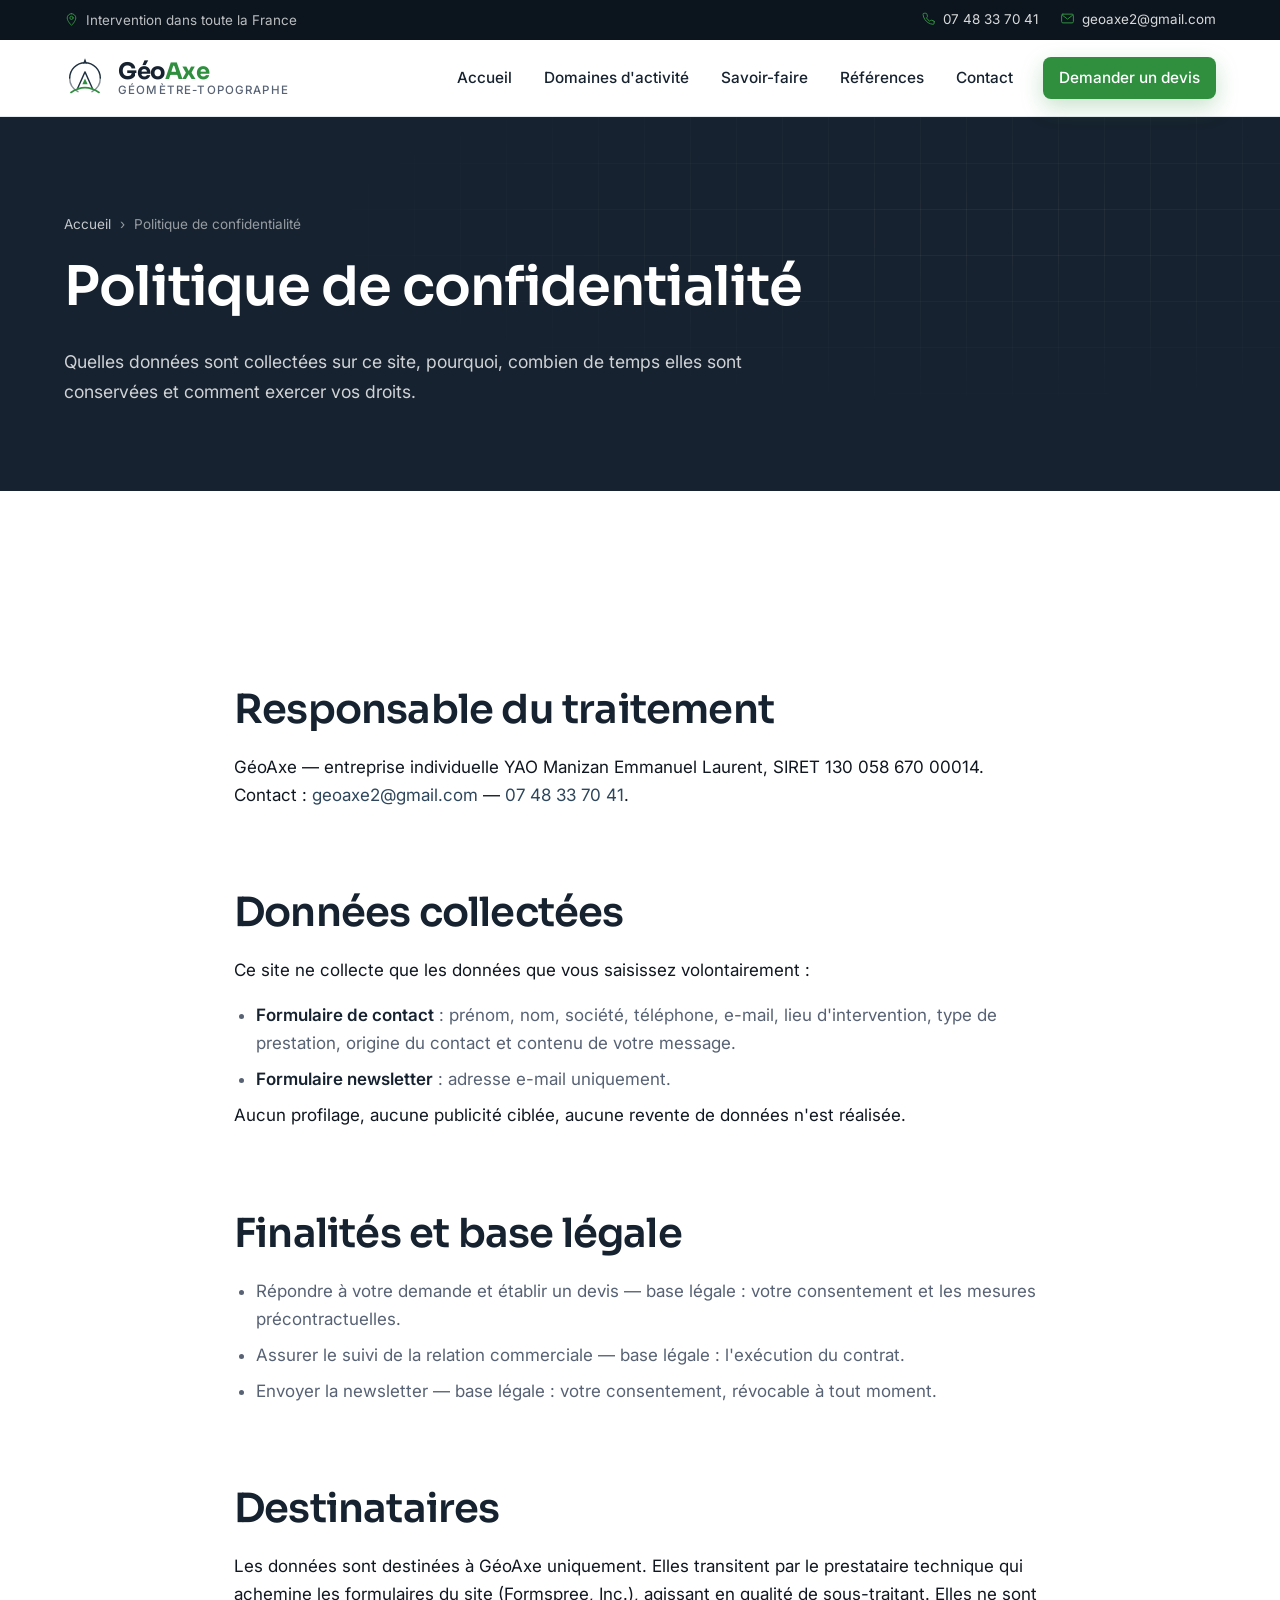
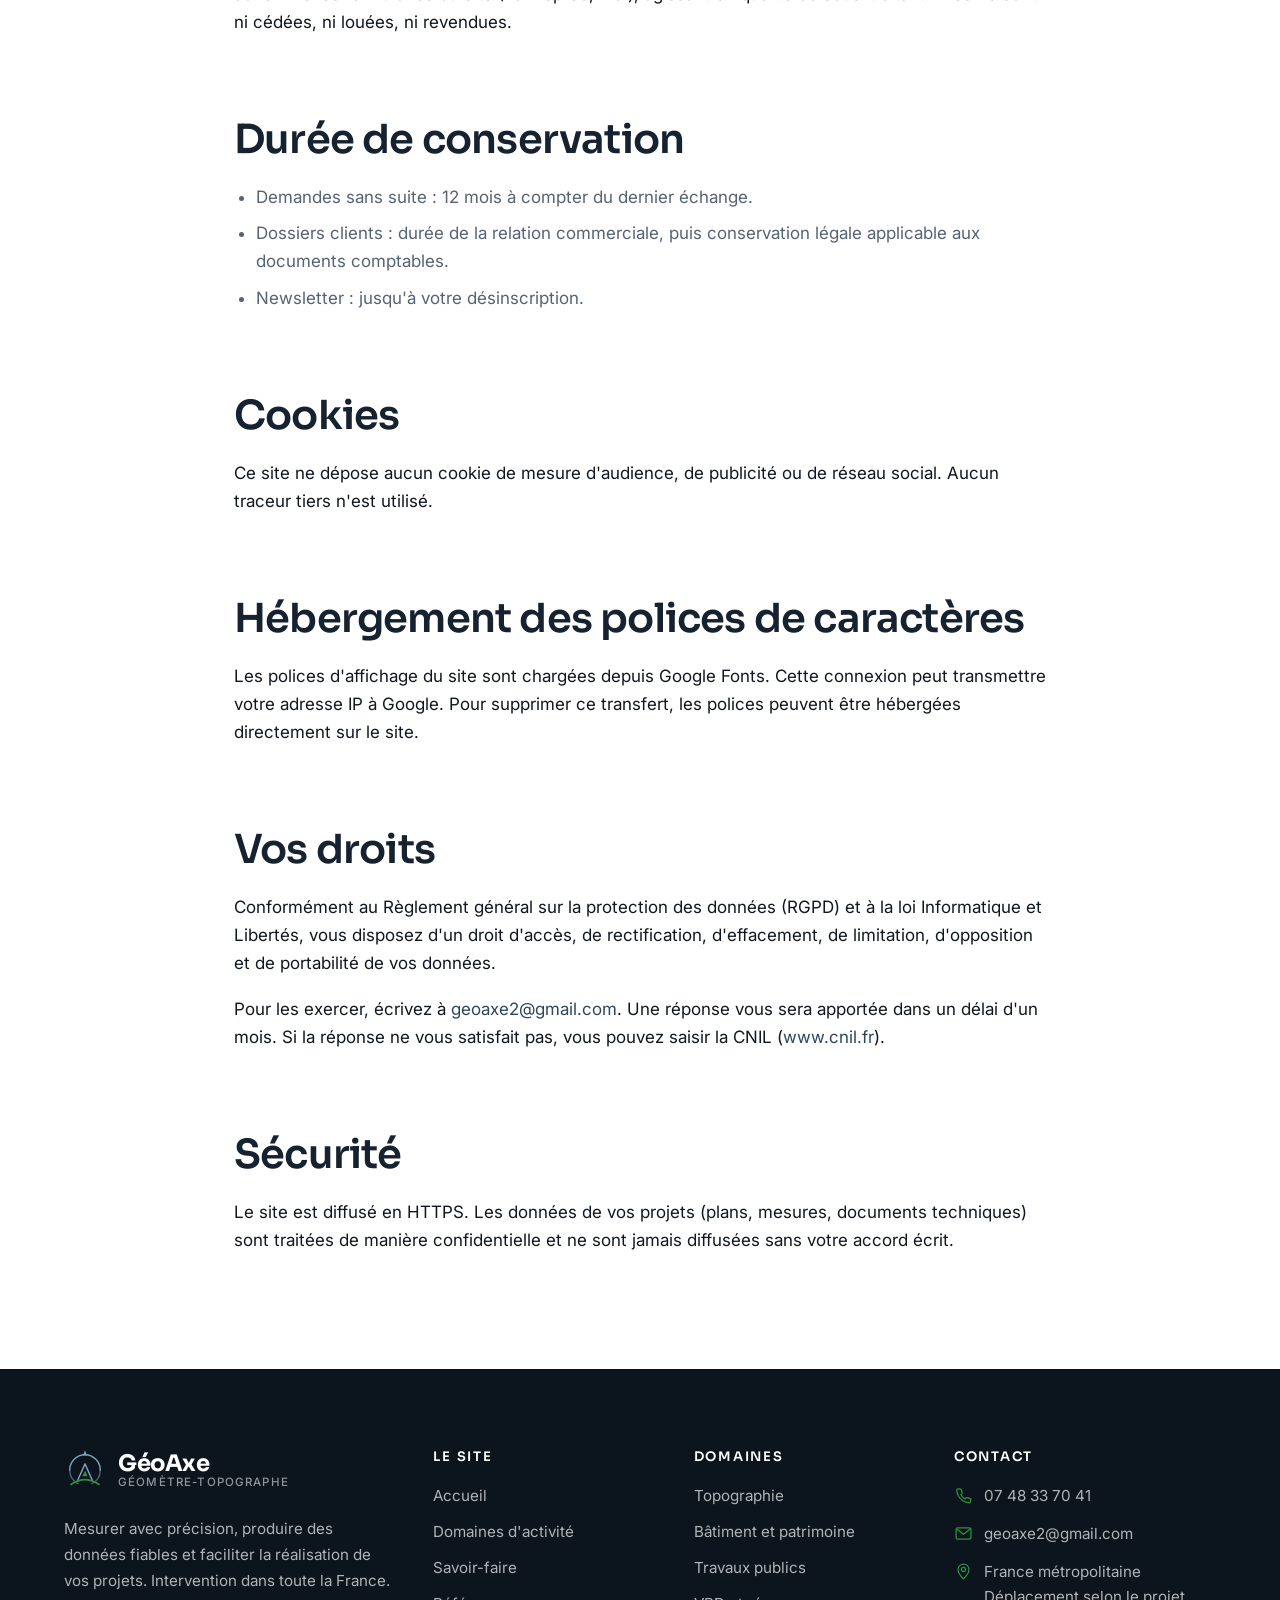
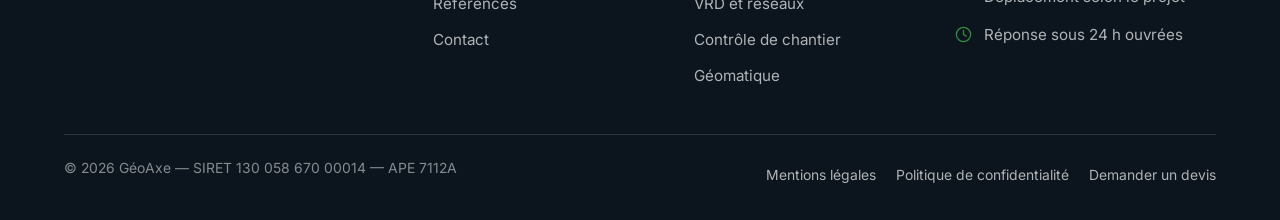
==== confidentialite.html @ ad0a0c97 "Refonte complète du site en site vitrine GéoAxe multi-pages Passage d'une page unique à un site de 7" ====
<!DOCTYPE html>
<html lang="fr">
<head>
  <meta charset="UTF-8">
  <meta name="viewport" content="width=device-width, initial-scale=1">
  <title>GéoAxe — Politique de confidentialité</title>
  <meta name="description" content="Politique de confidentialité du site GéoAxe : données collectées, finalités, durée de conservation et exercice de vos droits (RGPD).">
  <meta name="author" content="GéoAxe">
  <meta name="theme-color" content="#0a1e36">

  <!-- Partage sur les réseaux sociaux -->
  <meta property="og:type" content="website">
  <meta property="og:site_name" content="GéoAxe">
  <meta property="og:title" content="GéoAxe — Politique de confidentialité">
  <meta property="og:description" content="Politique de confidentialité du site GéoAxe : données collectées, finalités, durée de conservation et exercice de vos droits (RGPD).">
  <meta property="og:image" content="assets/images/og-image.jpg">
  <meta property="og:locale" content="fr_FR">

  <link rel="icon" href="assets/favicon.svg" type="image/svg+xml">
  <link rel="preconnect" href="https://fonts.googleapis.com">
  <link rel="preconnect" href="https://fonts.gstatic.com" crossorigin>
  <link href="https://fonts.googleapis.com/css2?family=Inter:wght@400;500;600&family=Sora:wght@500;600;700&display=swap" rel="stylesheet">
  <link rel="stylesheet" href="css/style.css">
  <script src="js/icons.js" defer></script>
  <script src="js/script.js" defer></script>
</head>
<body>

<a class="skip-link" href="#main">Aller au contenu principal</a>

<!-- ============ BARRE DE CONTACT ============ -->
<div class="topbar">
  <div class="container topbar-inner">
    <span><svg class="icon" aria-hidden="true"><use href="#icon-pin"></use></svg> Intervention dans toute la France</span>
    <ul class="topbar-list">
      <li><a href="tel:+33748337041"><svg class="icon" aria-hidden="true"><use href="#icon-phone"></use></svg> 07 48 33 70 41</a></li>
      <li><a href="mailto:geoaxe2@gmail.com"><svg class="icon" aria-hidden="true"><use href="#icon-mail"></use></svg> geoaxe2@gmail.com</a></li>
    </ul>
  </div>
</div>

<!-- ============ EN-TÊTE ============ -->
<header class="site-header">
  <div class="container header-inner">
    <a href="index.html" class="logo" aria-label="GéoAxe — accueil">
      <!-- Déposez votre logo dans assets/images/logo-geoaxe.png (ou .svg).
           Tant que le fichier n'existe pas, le logo vectoriel de secours s'affiche. -->
      <img class="logo-img" src="assets/images/logo-geoaxe.png" alt="GéoAxe — géomètre-topographe" width="180" height="46">
      <span class="logo-fallback">
        <svg class="logo-mark" aria-hidden="true"><use href="#icon-logo"></use></svg>
        <span class="logo-text">
          <span class="logo-name">Géo<span>Axe</span></span>
          <span class="logo-title">Géomètre-topographe</span>
        </span>
      </span>
    </a>

    <button class="nav-toggle" id="navToggle" aria-label="Ouvrir le menu" aria-expanded="false" aria-controls="primaryNav">
      <span></span><span></span><span></span>
    </button>

    <nav class="primary-nav" id="primaryNav" aria-label="Navigation principale">
        <a href="index.html">Accueil</a>
        <a href="domaines-activite.html">Domaines d'activité</a>
        <a href="savoir-faire.html">Savoir-faire</a>
        <a href="references.html">Références</a>
        <a href="contact.html">Contact</a>
      <a href="contact.html" class="btn btn-primary">Demander un devis</a>
    </nav>
  </div>
</header>

<main id="main">

<!-- ============ BANDEAU DE PAGE ============ -->
<section class="page-hero">
  <div class="container">
    <nav class="breadcrumb" aria-label="Fil d'Ariane">
      <a href="index.html">Accueil</a>
      <span aria-hidden="true">›</span>
      <span>Politique de confidentialité</span>
    </nav>
    <h1>Politique de confidentialité</h1>
    <p class="lead">Quelles données sont collectées sur ce site, pourquoi, combien de temps elles sont conservées et comment exercer vos droits.</p>
    
  </div>
</section>

<section class="section">
  <div class="container container-narrow legal-content">

    <h2>Responsable du traitement</h2>
    <p>
      GéoAxe — entreprise individuelle YAO Manizan Emmanuel Laurent,
      SIRET 130 058 670 00014.<br>
      Contact : <a href="mailto:geoaxe2@gmail.com">geoaxe2@gmail.com</a> — <a href="tel:+33748337041">07 48 33 70 41</a>.
    </p>

    <h2>Données collectées</h2>
    <p>Ce site ne collecte que les données que vous saisissez volontairement :</p>
    <ul>
      <li><strong>Formulaire de contact</strong> : prénom, nom, société, téléphone, e-mail, lieu d'intervention, type de prestation, origine du contact et contenu de votre message.</li>
      <li><strong>Formulaire newsletter</strong> : adresse e-mail uniquement.</li>
    </ul>
    <p>
      Aucun profilage, aucune publicité ciblée, aucune revente de données n'est réalisée.
    </p>

    <h2>Finalités et base légale</h2>
    <ul>
      <li>Répondre à votre demande et établir un devis — base légale : votre consentement et les mesures précontractuelles.</li>
      <li>Assurer le suivi de la relation commerciale — base légale : l'exécution du contrat.</li>
      <li>Envoyer la newsletter — base légale : votre consentement, révocable à tout moment.</li>
    </ul>

    <h2>Destinataires</h2>
    <p>
      Les données sont destinées à GéoAxe uniquement. Elles transitent par le
      prestataire technique qui achemine les formulaires du site
      (<!-- À COMPLÉTER si vous changez de service -->Formspree, Inc.), agissant
      en qualité de sous-traitant. Elles ne sont ni cédées, ni louées, ni revendues.
    </p>

    <h2>Durée de conservation</h2>
    <ul>
      <li>Demandes sans suite : 12 mois à compter du dernier échange.</li>
      <li>Dossiers clients : durée de la relation commerciale, puis conservation légale applicable aux documents comptables.</li>
      <li>Newsletter : jusqu'à votre désinscription.</li>
    </ul>

    <h2>Cookies</h2>
    <p>
      Ce site ne dépose aucun cookie de mesure d'audience, de publicité ou de réseau
      social. Aucun traceur tiers n'est utilisé.
      <!-- Si vous ajoutez un jour un outil de statistiques (Matomo, Google Analytics…),
           cette section doit être mise à jour et un bandeau de consentement ajouté. -->
    </p>

    <h2>Hébergement des polices de caractères</h2>
    <p>
      Les polices d'affichage du site sont chargées depuis Google Fonts. Cette
      connexion peut transmettre votre adresse IP à Google. Pour supprimer ce
      transfert, les polices peuvent être hébergées directement sur le site.
    </p>

    <h2>Vos droits</h2>
    <p>
      Conformément au Règlement général sur la protection des données (RGPD) et à la
      loi Informatique et Libertés, vous disposez d'un droit d'accès, de
      rectification, d'effacement, de limitation, d'opposition et de portabilité de
      vos données.
    </p>
    <p>
      Pour les exercer, écrivez à <a href="mailto:geoaxe2@gmail.com">geoaxe2@gmail.com</a>.
      Une réponse vous sera apportée dans un délai d'un mois. Si la réponse ne vous
      satisfait pas, vous pouvez saisir la CNIL (<a href="https://www.cnil.fr" target="_blank" rel="noopener">www.cnil.fr</a>).
    </p>

    <h2>Sécurité</h2>
    <p>
      Le site est diffusé en HTTPS. Les données de vos projets (plans, mesures,
      documents techniques) sont traitées de manière confidentielle et ne sont
      jamais diffusées sans votre accord écrit.
    </p>

  </div>
</section>

</main>

<!-- ============ PIED DE PAGE ============ -->
<footer class="site-footer">
  <div class="container">
    <div class="footer-grid">

      <div class="footer-logo">
        <a href="index.html" class="logo" aria-label="GéoAxe — accueil">
          <svg class="logo-mark" aria-hidden="true"><use href="#icon-logo"></use></svg>
          <span class="logo-text">
            <span class="logo-name">GéoAxe</span>
            <span class="logo-title">Géomètre-topographe</span>
          </span>
        </a>
        <p class="footer-about">
          Mesurer avec précision, produire des données fiables et faciliter
          la réalisation de vos projets. Intervention dans toute la France.
        </p>
      </div>

      <div>
        <h4>Le site</h4>
        <ul class="footer-links">
          <li><a href="index.html">Accueil</a></li>
          <li><a href="domaines-activite.html">Domaines d'activité</a></li>
          <li><a href="savoir-faire.html">Savoir-faire</a></li>
          <li><a href="references.html">Références</a></li>
          <li><a href="contact.html">Contact</a></li>
        </ul>
      </div>

      <div>
        <h4>Domaines</h4>
        <ul class="footer-links">
          <li><a href="domaines-activite.html#topographie">Topographie</a></li>
          <li><a href="domaines-activite.html#batiment">Bâtiment et patrimoine</a></li>
          <li><a href="domaines-activite.html#travaux-publics">Travaux publics</a></li>
          <li><a href="domaines-activite.html#vrd">VRD et réseaux</a></li>
          <li><a href="domaines-activite.html#controle">Contrôle de chantier</a></li>
          <li><a href="domaines-activite.html#geomatique">Géomatique</a></li>
        </ul>
      </div>

      <div>
        <h4>Contact</h4>
        <ul class="footer-contact">
          <li>
            <svg class="icon" aria-hidden="true"><use href="#icon-phone"></use></svg>
            <a href="tel:+33748337041">07 48 33 70 41</a>
          </li>
          <li>
            <svg class="icon" aria-hidden="true"><use href="#icon-mail"></use></svg>
            <a href="mailto:geoaxe2@gmail.com">geoaxe2@gmail.com</a>
          </li>
          <li>
            <svg class="icon" aria-hidden="true"><use href="#icon-pin"></use></svg>
            <span>France métropolitaine<br>Déplacement selon le projet</span>
          </li>
          <li>
            <svg class="icon" aria-hidden="true"><use href="#icon-clock"></use></svg>
            <span>Réponse sous 24&nbsp;h ouvrées</span>
          </li>
        </ul>
      </div>

    </div>

    <div class="footer-bottom">
      <p>© <span data-year>2026</span> GéoAxe — SIRET 130 058 670 00014 — APE 7112A</p>
      <ul>
        <li><a href="mentions-legales.html">Mentions légales</a></li>
        <li><a href="confidentialite.html">Politique de confidentialité</a></li>
        <li><a href="contact.html">Demander un devis</a></li>
      </ul>
    </div>
  </div>
</footer>

</body>
</html>
---- css/style.css ----
/* =========================================================
   GéoAxe — Feuille de style principale
   ---------------------------------------------------------
   Sommaire
   01. Variables & thème
   02. Reset & bases
   03. Utilitaires (container, titres, boutons, badges)
   04. En-tête & navigation
   05. Pied de page
   06. Hero & bandeaux de page
   07. Cartes & grilles
   08. Sections spécifiques (domaines, savoir-faire, parcours…)
   09. Références (portfolio filtrable)
   10. Contact & formulaires
   11. Animations & accessibilité
   12. Responsive
   ========================================================= */

/* =========================================================
   01. VARIABLES & THÈME
   Changez ces valeurs pour modifier toute l'identité visuelle.
   ========================================================= */
:root {
  /* Couleurs de marque */
  --navy-950: #0c151e;
  --navy-900: #16222f;
  --navy-800: #1f3040;
  --navy-700: #2d465c;
  --navy-600: #3d5f7c;
  --blue-400: #7fa3bf;
  --blue-200: #c3d5e3;
  --blue-050: #eef3f7;

  /* Accent : vert du logo GéoAxe */
  --accent: #2f8f3f;
  --accent-dark: #1f6b2b;
  --accent-soft: #eaf5ec;

  /* Neutres */
  --ink: #101720;
  --muted: #576274;
  --line: #e3e9f0;
  --surface: #f5f8fb;
  --white: #ffffff;

  /* Typographie */
  --font-title: "Sora", -apple-system, BlinkMacSystemFont, "Segoe UI", Roboto, sans-serif;
  --font-base: "Inter", -apple-system, BlinkMacSystemFont, "Segoe UI", Roboto, Helvetica, Arial, sans-serif;

  /* Mesures */
  --container: 1200px;
  --container-narrow: 860px;
  --radius-sm: 8px;
  --radius: 14px;
  --radius-lg: 22px;
  --header-h: 76px;

  /* Ombres */
  --shadow-sm: 0 1px 2px rgba(12, 21, 30, .06), 0 2px 8px rgba(12, 21, 30, .05);
  --shadow: 0 6px 24px rgba(12, 21, 30, .09);
  --shadow-lg: 0 24px 60px rgba(12, 21, 30, .16);

  --ease: cubic-bezier(.22, .61, .36, 1);
}

/* =========================================================
   02. RESET & BASES
   ========================================================= */
*, *::before, *::after { box-sizing: border-box; }

html {
  scroll-behavior: smooth;
  scroll-padding-top: calc(var(--header-h) + 16px);
  -webkit-text-size-adjust: 100%;
}

body {
  margin: 0;
  font-family: var(--font-base);
  font-size: 17px;
  line-height: 1.65;
  color: var(--ink);
  background: var(--white);
  -webkit-font-smoothing: antialiased;
  overflow-x: hidden;
}

h1, h2, h3, h4 {
  font-family: var(--font-title);
  text-wrap: balance;
  line-height: 1.18;
  letter-spacing: -0.02em;
  color: var(--navy-900);
  margin: 0 0 .5em;
  font-weight: 600;
}
h1 { font-size: clamp(2.1rem, 5vw, 3.4rem); }
h2 { font-size: clamp(1.7rem, 3.4vw, 2.5rem); }
h3 { font-size: clamp(1.1rem, 1.8vw, 1.3rem); }

p { margin: 0 0 1em; }
p:last-child { margin-bottom: 0; }

a { color: var(--navy-700); text-decoration: none; transition: color .2s var(--ease); }
a:hover { color: var(--accent-dark); }

ul, ol { margin: 0; padding: 0; list-style: none; }
img, svg, video { max-width: 100%; display: block; }
strong { font-weight: 600; color: var(--navy-900); }

:focus-visible {
  outline: 3px solid var(--accent);
  outline-offset: 3px;
  border-radius: 4px;
}

::selection { background: var(--navy-800); color: #fff; }

/* Lien d'évitement clavier */
.skip-link {
  position: absolute;
  left: -9999px;
  top: 0;
  z-index: 200;
  background: var(--navy-900);
  color: #fff;
  padding: 12px 20px;
  border-radius: 0 0 var(--radius-sm) 0;
}
.skip-link:focus { left: 0; color: #fff; }

/* =========================================================
   03. UTILITAIRES
   ========================================================= */
.container {
  width: 100%;
  max-width: var(--container);
  margin: 0 auto;
  padding: 0 24px;
}
.container-narrow { max-width: var(--container-narrow); }

.section { padding: clamp(64px, 9vw, 116px) 0; }
.section-sm { padding: clamp(48px, 6vw, 76px) 0; }
.section-surface { background: var(--surface); }
.section-dark {
  background: var(--navy-900);
  color: rgba(255, 255, 255, .82);
}
.section-dark h2, .section-dark h3, .section-dark h4 { color: #fff; }
.section-dark a { color: var(--blue-200); }

/* Sur-titre */
.eyebrow {
  display: inline-flex;
  align-items: center;
  gap: 9px;
  font-size: .78rem;
  font-weight: 700;
  letter-spacing: .14em;
  text-transform: uppercase;
  color: var(--accent-dark);
  margin-bottom: 14px;
}
.eyebrow::before {
  content: "";
  width: 26px;
  height: 2px;
  background: var(--accent);
  border-radius: 2px;
}
.section-dark .eyebrow { color: var(--accent); }

.section-head { max-width: 720px; margin-bottom: clamp(36px, 5vw, 56px); }
.section-head.is-centered { margin-left: auto; margin-right: auto; text-align: center; }
.section-head.is-centered .eyebrow { justify-content: center; }
.lead {
  font-size: 1.1rem;
  color: var(--muted);
  line-height: 1.7;
}
.section-dark .lead { color: rgba(255, 255, 255, .78); }

/* Boutons */
.btn {
  display: inline-flex;
  align-items: center;
  justify-content: center;
  gap: 10px;
  font-family: var(--font-base);
  font-size: .98rem;
  font-weight: 600;
  padding: 14px 26px;
  border-radius: 999px;
  border: 2px solid transparent;
  cursor: pointer;
  transition: transform .2s var(--ease), background .2s var(--ease),
              border-color .2s var(--ease), color .2s var(--ease), box-shadow .2s var(--ease);
  text-align: center;
  line-height: 1.2;
}
.btn:hover { transform: translateY(-2px); text-decoration: none; }
.btn .icon { width: 19px; height: 19px; }

.btn-primary { background: var(--accent); color: #fff; box-shadow: 0 8px 22px rgba(47, 143, 63, .26); }
.btn-primary:hover { background: var(--accent-dark); color: #fff; box-shadow: 0 12px 28px rgba(47, 143, 63, .32); }

.btn-dark { background: var(--navy-900); color: #fff; }
.btn-dark:hover { background: var(--navy-800); color: #fff; }

.btn-outline { border-color: var(--line); background: var(--white); color: var(--navy-900); }
.btn-outline:hover { border-color: var(--navy-700); color: var(--navy-900); }

.btn-ghost { border-color: rgba(255, 255, 255, .38); color: #fff; background: transparent; }
.btn-ghost:hover { background: rgba(255, 255, 255, .12); color: #fff; border-color: #fff; }

.btn-lg { padding: 17px 34px; font-size: 1.03rem; }
.btn-block { width: 100%; }

.btn-group { display: flex; flex-wrap: wrap; gap: 14px; }

/* Lien fléché */
.arrow-link {
  display: inline-flex;
  align-items: center;
  gap: 8px;
  font-weight: 600;
  color: var(--navy-700);
}
.arrow-link .icon { width: 17px; height: 17px; transition: transform .2s var(--ease); }
.arrow-link:hover .icon { transform: translateX(4px); }

/* Icônes du sprite */
.icon {
  width: 40px;
  height: 40px;
  color: var(--navy-700);
  flex-shrink: 0;
  fill: none;
}
.icon-sm { width: 20px; height: 20px; }

/* Badge / pastille */
.badge {
  display: inline-flex;
  align-items: center;
  gap: 7px;
  font-size: .8rem;
  font-weight: 600;
  padding: 6px 13px;
  border-radius: 999px;
  background: var(--blue-050);
  color: var(--navy-700);
}
.badge-accent { background: var(--accent-soft); color: var(--accent-dark); }

/* Liste à puces cochées */
.check-list { display: grid; gap: 13px; }
.check-list li {
  position: relative;
  padding-left: 32px;
  color: var(--muted);
}
.check-list li::before {
  content: "";
  position: absolute;
  left: 0;
  top: .42em;
  width: 18px;
  height: 18px;
  border-radius: 50%;
  background: var(--accent-soft) url("data:image/svg+xml,%3Csvg xmlns='http://www.w3.org/2000/svg' viewBox='0 0 24 24' fill='none' stroke='%231f6b2b' stroke-width='3.4' stroke-linecap='round' stroke-linejoin='round'%3E%3Cpolyline points='20 6 9 17 4 12'/%3E%3C/svg%3E") center / 11px no-repeat;
}
.section-dark .check-list li { color: rgba(255, 255, 255, .8); }
.section-dark .check-list li::before { background-color: rgba(47, 143, 63, .22); }

/* Images : emplacement propre même si le fichier manque encore */
.media {
  position: relative;
  overflow: hidden;
  border-radius: var(--radius);
  background:
    linear-gradient(135deg, var(--navy-800), var(--navy-900)),
    var(--navy-900);
  isolation: isolate;
}
.media::after {
  content: "";
  position: absolute;
  inset: 0;
  background-image:
    linear-gradient(rgba(255, 255, 255, .07) 1px, transparent 1px),
    linear-gradient(90deg, rgba(255, 255, 255, .07) 1px, transparent 1px);
  background-size: 34px 34px;
  opacity: .9;
  pointer-events: none;
  z-index: 0;
}
.media img {
  position: relative;
  z-index: 1;
  width: 100%;
  height: 100%;
  object-fit: cover;
}
/* Libellé affiché tant que la photo n'est pas fournie */
.media-hint {
  position: absolute;
  inset: 0;
  z-index: 0;
  display: flex;
  flex-direction: column;
  align-items: center;
  justify-content: center;
  gap: 6px;
  text-align: center;
  padding: 20px;
  color: rgba(255, 255, 255, .55);
  font-size: .82rem;
  letter-spacing: .04em;
}
.media-hint b { color: rgba(255, 255, 255, .8); font-weight: 600; }
.media.has-image .media-hint { display: none; }
.media-4x3 { aspect-ratio: 4 / 3; }
.media-16x9 { aspect-ratio: 16 / 9; }
.media-1x1 { aspect-ratio: 1 / 1; }
.media-3x4 { aspect-ratio: 3 / 4; }

/* =========================================================
   04. EN-TÊTE & NAVIGATION
   ========================================================= */
.topbar {
  background: var(--navy-950);
  color: rgba(255, 255, 255, .72);
  font-size: .84rem;
}
.topbar-inner {
  display: flex;
  align-items: center;
  justify-content: space-between;
  gap: 18px;
  min-height: 40px;
  flex-wrap: wrap;
}
.topbar a { color: rgba(255, 255, 255, .84); display: inline-flex; align-items: center; gap: 7px; }
.topbar a:hover { color: #fff; }
.topbar .icon { width: 15px; height: 15px; color: var(--accent); }
.topbar-list { display: flex; gap: 22px; flex-wrap: wrap; align-items: center; }
.topbar-inner > span { display: inline-flex; align-items: center; gap: 7px; }

.site-header {
  position: sticky;
  top: 0;
  z-index: 100;
  background: rgba(255, 255, 255, .92);
  backdrop-filter: saturate(180%) blur(14px);
  border-bottom: 1px solid var(--line);
  transition: box-shadow .25s var(--ease);
}
.site-header.is-stuck { box-shadow: var(--shadow); }

.header-inner {
  display: flex;
  align-items: center;
  justify-content: space-between;
  gap: 20px;
  min-height: var(--header-h);
}

/* Logo */
.logo { display: inline-flex; align-items: center; gap: 12px; }
.logo-img { height: 46px; width: auto; }
.logo-img + .logo-fallback { display: none; }
.logo-fallback { display: inline-flex; align-items: center; gap: 12px; }
.logo:hover { text-decoration: none; }
.logo-mark { width: 42px; height: 42px; color: var(--navy-800); flex-shrink: 0; }
.logo-text { display: flex; flex-direction: column; line-height: 1.1; }
.logo-name {
  font-family: var(--font-title);
  font-size: 1.42rem;
  font-weight: 700;
  color: var(--navy-900);
  letter-spacing: -.02em;
}
.logo-name span { color: var(--accent); }
.logo-title {
  font-size: .72rem;
  letter-spacing: .1em;
  text-transform: uppercase;
  color: var(--muted);
  font-weight: 500;
}

/* Navigation principale */
.primary-nav { display: flex; align-items: center; gap: 4px; }
.primary-nav a {
  position: relative;
  padding: 10px 14px;
  font-size: .96rem;
  font-weight: 500;
  color: var(--navy-900);
  border-radius: var(--radius-sm);
}
.primary-nav a::after {
  content: "";
  position: absolute;
  left: 14px;
  right: 14px;
  bottom: 4px;
  height: 2px;
  background: var(--accent);
  border-radius: 2px;
  transform: scaleX(0);
  transform-origin: left;
  transition: transform .22s var(--ease);
}
.primary-nav a:hover::after,
.primary-nav a[aria-current="page"]::after { transform: scaleX(1); }
.primary-nav a:hover { text-decoration: none; color: var(--navy-900); }
.primary-nav a[aria-current="page"] { font-weight: 600; }
.primary-nav .btn { margin-left: 12px; }
.primary-nav a.btn-primary { color: #fff; }
.primary-nav a.btn-primary:hover { color: #fff; }
.primary-nav a.btn::after { display: none; }

/* Bouton burger */
.nav-toggle {
  display: none;
  width: 46px;
  height: 46px;
  border: 1px solid var(--line);
  border-radius: var(--radius-sm);
  background: var(--white);
  cursor: pointer;
  padding: 0;
  position: relative;
}
.nav-toggle span {
  position: absolute;
  left: 50%;
  width: 20px;
  height: 2px;
  background: var(--navy-900);
  border-radius: 2px;
  transform: translateX(-50%);
  transition: transform .25s var(--ease), opacity .2s var(--ease);
}
.nav-toggle span:nth-child(1) { top: 16px; }
.nav-toggle span:nth-child(2) { top: 22px; }
.nav-toggle span:nth-child(3) { top: 28px; }
.nav-toggle[aria-expanded="true"] span:nth-child(1) { transform: translateX(-50%) translateY(6px) rotate(45deg); }
.nav-toggle[aria-expanded="true"] span:nth-child(2) { opacity: 0; }
.nav-toggle[aria-expanded="true"] span:nth-child(3) { transform: translateX(-50%) translateY(-6px) rotate(-45deg); }

/* =========================================================
   05. PIED DE PAGE
   ========================================================= */
.site-footer {
  background: var(--navy-950);
  color: rgba(255, 255, 255, .68);
  padding: clamp(52px, 7vw, 80px) 0 0;
  font-size: .95rem;
}
.footer-grid {
  display: grid;
  grid-template-columns: 1.5fr 1fr 1fr 1.2fr;
  gap: 42px;
  padding-bottom: 46px;
}
.site-footer h4 {
  color: #fff;
  font-size: .82rem;
  letter-spacing: .13em;
  text-transform: uppercase;
  margin-bottom: 18px;
}
.site-footer a { color: rgba(255, 255, 255, .68); }
.site-footer a:hover { color: #fff; }
.footer-links { display: grid; gap: 11px; }
.footer-contact { display: grid; gap: 13px; }
.footer-contact li { display: flex; align-items: flex-start; gap: 11px; }
.footer-contact .icon { width: 19px; height: 19px; color: var(--accent); margin-top: 3px; }
.footer-logo .logo-name { color: #fff; }
.footer-logo .logo-mark { color: var(--blue-400); }
.footer-logo .logo-title { color: rgba(255, 255, 255, .55); }
.footer-about { margin-top: 18px; max-width: 34ch; line-height: 1.7; }
.footer-bottom {
  border-top: 1px solid rgba(255, 255, 255, .12);
  padding: 22px 0 26px;
  display: flex;
  justify-content: space-between;
  align-items: center;
  gap: 16px;
  flex-wrap: wrap;
  font-size: .87rem;
  color: rgba(255, 255, 255, .5);
}
.footer-bottom ul { display: flex; gap: 20px; flex-wrap: wrap; }

/* =========================================================
   06. HERO & BANDEAUX DE PAGE
   ========================================================= */
.hero {
  position: relative;
  min-height: min(84vh, 760px);
  display: flex;
  align-items: center;
  background: var(--navy-900);
  color: #fff;
  overflow: hidden;
}
.hero::before {
  content: "";
  position: absolute;
  inset: 0;
  z-index: 1;
  background-image:
    linear-gradient(rgba(255, 255, 255, .05) 1px, transparent 1px),
    linear-gradient(90deg, rgba(255, 255, 255, .05) 1px, transparent 1px);
  background-size: 52px 52px;
  mask-image: radial-gradient(ellipse 70% 80% at 82% 40%, #000, transparent 70%);
  pointer-events: none;
}
.hero-media { position: absolute; inset: 0; z-index: 0; border-radius: 0; }
.hero-media .media-hint { display: none; }
.hero-media img { width: 100%; height: 100%; object-fit: cover; opacity: .38; }
.hero-media::after {
  content: "";
  position: absolute;
  inset: 0;
  background:
    linear-gradient(105deg, rgba(12, 21, 30, .95) 12%, rgba(12, 21, 30, .74) 52%, rgba(12, 21, 30, .5) 100%);
  background-size: auto;
  z-index: 2;
}
.hero-inner {
  position: relative;
  z-index: 3;
  padding-top: clamp(80px, 11vw, 130px);
  padding-bottom: clamp(80px, 11vw, 130px);
}
.hero-content { max-width: 760px; }
.hero h1 { color: #fff; margin-bottom: 22px; }
.hero h1 em {
  font-style: normal;
  color: var(--accent);
}
.hero-kicker {
  display: inline-flex;
  align-items: center;
  gap: 9px;
  padding: 8px 16px;
  border-radius: 999px;
  background: rgba(255, 255, 255, .1);
  border: 1px solid rgba(255, 255, 255, .18);
  font-size: .85rem;
  font-weight: 500;
  color: #fff;
  margin-bottom: 26px;
}
.hero-kicker .icon { width: 16px; height: 16px; color: var(--accent); }
.hero-subtitle {
  font-size: clamp(1.03rem, 1.7vw, 1.2rem);
  color: rgba(255, 255, 255, .84);
  max-width: 62ch;
  margin-bottom: 34px;
  line-height: 1.7;
}
.hero-actions { margin-bottom: 44px; }
.hero-proof {
  display: flex;
  gap: clamp(26px, 5vw, 56px);
  flex-wrap: wrap;
  padding-top: 30px;
  border-top: 1px solid rgba(255, 255, 255, .16);
}
.hero-proof div strong {
  display: block;
  font-family: var(--font-title);
  font-size: 1.55rem;
  color: #fff;
  line-height: 1.2;
}
.hero-proof div span { font-size: .87rem; color: rgba(255, 255, 255, .62); }

/* Bandeau des pages intérieures */
.page-hero {
  position: relative;
  background: var(--navy-900);
  color: #fff;
  overflow: hidden;
  padding: clamp(56px, 8vw, 96px) 0 clamp(52px, 7vw, 84px);
}
.page-hero::before {
  content: "";
  position: absolute;
  inset: 0;
  background-image:
    linear-gradient(rgba(255, 255, 255, .05) 1px, transparent 1px),
    linear-gradient(90deg, rgba(255, 255, 255, .05) 1px, transparent 1px);
  background-size: 46px 46px;
  mask-image: radial-gradient(ellipse 80% 70% at 78% 30%, #000, transparent 72%);
}
.page-hero .container { position: relative; z-index: 2; }
.page-hero h1 { color: #fff; max-width: 18ch; }
.page-hero .lead { color: rgba(255, 255, 255, .8); max-width: 62ch; }

/* Fil d'Ariane */
.breadcrumb {
  display: flex;
  gap: 9px;
  align-items: center;
  font-size: .85rem;
  color: rgba(255, 255, 255, .55);
  margin-bottom: 20px;
  flex-wrap: wrap;
}
.breadcrumb a { color: rgba(255, 255, 255, .75); }
.breadcrumb a:hover { color: #fff; }

/* =========================================================
   07. CARTES & GRILLES
   ========================================================= */
.grid { display: grid; gap: 24px; }
.grid-2 { grid-template-columns: repeat(2, 1fr); }
.grid-3 { grid-template-columns: repeat(3, 1fr); }
.grid-4 { grid-template-columns: repeat(4, 1fr); }

/* Carte domaine (page d'accueil) */
.domain-card {
  position: relative;
  display: flex;
  flex-direction: column;
  padding: 32px 28px;
  background: var(--white);
  border: 1px solid var(--line);
  border-radius: var(--radius);
  transition: transform .26s var(--ease), box-shadow .26s var(--ease), border-color .26s var(--ease);
  overflow: hidden;
  height: 100%;
}
.domain-card::before {
  content: "";
  position: absolute;
  inset: 0 0 auto 0;
  height: 3px;
  background: linear-gradient(90deg, var(--accent), var(--navy-600));
  transform: scaleX(0);
  transform-origin: left;
  transition: transform .3s var(--ease);
}
.domain-card:hover {
  transform: translateY(-5px);
  box-shadow: var(--shadow);
  border-color: transparent;
  text-decoration: none;
}
.domain-card:hover::before { transform: scaleX(1); }
.domain-card .icon {
  width: 46px;
  height: 46px;
  color: var(--navy-700);
  margin-bottom: 20px;
  transition: color .26s var(--ease);
}
.domain-card:hover .icon { color: var(--accent); }
.domain-card h3 { margin-bottom: 10px; }
.domain-card p { color: var(--muted); font-size: .96rem; margin-bottom: 18px; }
.domain-card .arrow-link { margin-top: auto; font-size: .92rem; }

/* Carte simple (engagements, chiffres…) */
.feature-card {
  padding: 28px 26px;
  background: var(--white);
  border: 1px solid var(--line);
  border-radius: var(--radius);
  height: 100%;
}
.feature-card .icon { width: 34px; height: 34px; color: var(--accent); margin-bottom: 16px; }
.feature-card h3 { font-size: 1.05rem; margin-bottom: 8px; }
.feature-card p { color: var(--muted); font-size: .94rem; }
.section-dark .feature-card {
  background: rgba(255, 255, 255, .05);
  border-color: rgba(255, 255, 255, .12);
}
.section-dark .feature-card p { color: rgba(255, 255, 255, .72); }

/* Bloc image + texte */
.split {
  display: grid;
  grid-template-columns: 1fr 1fr;
  gap: clamp(32px, 5vw, 68px);
  align-items: center;
}
.split.is-reverse .split-media { order: 2; }
.split.is-top { align-items: start; }

/* Bandeau CTA devis */
.cta-band {
  position: relative;
  background: linear-gradient(120deg, var(--navy-800), var(--navy-950));
  color: #fff;
  border-radius: var(--radius-lg);
  padding: clamp(36px, 5vw, 58px);
  display: flex;
  align-items: center;
  justify-content: space-between;
  gap: 32px;
  flex-wrap: wrap;
  overflow: hidden;
}
.cta-band::before {
  content: "";
  position: absolute;
  right: -60px;
  top: -80px;
  width: 340px;
  height: 340px;
  border-radius: 50%;
  background: radial-gradient(circle, rgba(47, 143, 63, .3), transparent 68%);
}
.cta-band > * { position: relative; z-index: 2; }
.cta-band h2 { color: #fff; margin-bottom: 10px; font-size: clamp(1.5rem, 2.6vw, 2rem); }
.cta-band p { color: rgba(255, 255, 255, .8); max-width: 54ch; margin: 0; }

/* Chiffres clés */
.stats { display: grid; grid-template-columns: repeat(4, 1fr); gap: 20px; }
.stat {
  text-align: center;
  padding: 26px 18px;
  border-radius: var(--radius);
  background: var(--white);
  border: 1px solid var(--line);
}
.stat strong {
  display: block;
  font-family: var(--font-title);
  font-size: clamp(1.8rem, 3vw, 2.3rem);
  color: var(--navy-800);
  line-height: 1.1;
}
.stat span { font-size: .88rem; color: var(--muted); }

/* =========================================================
   08. SECTIONS SPÉCIFIQUES
   ========================================================= */

/* --- Domaines : navigation latérale collante + sections --- */
.domains-layout {
  display: grid;
  grid-template-columns: 250px 1fr;
  gap: clamp(32px, 5vw, 64px);
  align-items: start;
}
.domains-nav {
  position: sticky;
  top: calc(var(--header-h) + 28px);
  display: grid;
  gap: 4px;
  padding: 18px;
  background: var(--surface);
  border-radius: var(--radius);
  border: 1px solid var(--line);
}
.domains-nav p {
  font-size: .76rem;
  letter-spacing: .12em;
  text-transform: uppercase;
  color: var(--muted);
  font-weight: 600;
  margin: 4px 8px 10px;
}
.domains-nav a {
  display: flex;
  align-items: center;
  gap: 11px;
  padding: 10px 12px;
  border-radius: var(--radius-sm);
  font-size: .93rem;
  font-weight: 500;
  color: var(--navy-900);
  transition: background .2s var(--ease), color .2s var(--ease);
}
.domains-nav a .icon { width: 21px; height: 21px; color: var(--navy-600); }
.domains-nav a:hover { background: var(--white); text-decoration: none; }
.domains-nav a.is-active { background: var(--navy-900); color: #fff; }
.domains-nav a.is-active .icon { color: var(--accent); }

.domain-block {
  padding: clamp(40px, 6vw, 72px) 0;
  border-bottom: 1px solid var(--line);
}
.domain-block:first-child { padding-top: 0; }
.domain-block:last-child { border-bottom: 0; padding-bottom: 0; }
.domain-block-head { display: flex; gap: 20px; align-items: flex-start; margin-bottom: 26px; }
.domain-block-head .icon-wrap {
  width: 60px;
  height: 60px;
  border-radius: var(--radius);
  background: var(--navy-900);
  display: grid;
  place-items: center;
  flex-shrink: 0;
}
.domain-block-head .icon-wrap .icon { width: 32px; height: 32px; color: var(--accent); }
.domain-number {
  font-family: var(--font-title);
  font-size: .82rem;
  font-weight: 700;
  color: var(--accent-dark);
  letter-spacing: .1em;
}
.domain-question {
  font-family: var(--font-title);
  font-size: clamp(1.1rem, 2vw, 1.32rem);
  font-weight: 500;
  line-height: 1.5;
  color: var(--navy-800);
  padding: 20px 24px;
  border-left: 3px solid var(--accent);
  background: var(--blue-050);
  border-radius: 0 var(--radius-sm) var(--radius-sm) 0;
  margin-bottom: 26px;
}
.domain-body { display: grid; grid-template-columns: 1.2fr .8fr; gap: clamp(26px, 4vw, 48px); align-items: start; }

/* --- Savoir-faire : accordéons --- */
.accordion { display: grid; gap: 14px; }
.accordion-item {
  border: 1px solid var(--line);
  border-radius: var(--radius);
  background: var(--white);
  overflow: hidden;
  transition: border-color .2s var(--ease), box-shadow .2s var(--ease);
}
.accordion-item.is-open { border-color: var(--navy-700); box-shadow: var(--shadow-sm); }
.accordion-trigger {
  width: 100%;
  display: flex;
  align-items: center;
  gap: 18px;
  padding: 22px 24px;
  background: none;
  border: 0;
  cursor: pointer;
  text-align: left;
  font-family: var(--font-title);
  font-size: clamp(1rem, 1.6vw, 1.15rem);
  font-weight: 600;
  color: var(--navy-900);
}
.accordion-trigger .icon { width: 30px; height: 30px; color: var(--navy-600); }
.accordion-trigger .step-num {
  font-size: .8rem;
  font-weight: 700;
  color: var(--accent-dark);
  font-family: var(--font-base);
  letter-spacing: .08em;
}
.accordion-trigger .chevron {
  width: 20px;
  height: 20px;
  margin-left: auto;
  color: var(--muted);
  transition: transform .25s var(--ease);
}
.accordion-item.is-open .chevron { transform: rotate(180deg); }
.accordion-panel {
  display: grid;
  grid-template-rows: 0fr;
  transition: grid-template-rows .3s var(--ease);
}
.accordion-item.is-open .accordion-panel { grid-template-rows: 1fr; }
.accordion-panel > div { overflow: hidden; }
.accordion-panel .panel-inner { padding: 0 24px 26px 72px; }

/* --- Parcours client (timeline) --- */
.timeline { counter-reset: step; display: grid; gap: 0; }
.timeline-item {
  position: relative;
  display: grid;
  grid-template-columns: 62px 1fr;
  gap: 24px;
  padding-bottom: 34px;
}
.timeline-item:last-child { padding-bottom: 0; }
.timeline-item::before {
  content: "";
  position: absolute;
  left: 30px;
  top: 58px;
  bottom: 6px;
  width: 2px;
  background: linear-gradient(var(--line), transparent);
}
.timeline-item:last-child::before { display: none; }
.timeline-num {
  counter-increment: step;
  width: 60px;
  height: 60px;
  border-radius: 50%;
  display: grid;
  place-items: center;
  background: var(--white);
  border: 2px solid var(--line);
  font-family: var(--font-title);
  font-size: 1.22rem;
  font-weight: 700;
  color: var(--navy-800);
  position: relative;
  z-index: 2;
}
.timeline-item:hover .timeline-num { border-color: var(--accent); color: var(--accent-dark); }
.timeline-content h3 { margin-bottom: 6px; padding-top: 12px; }
.timeline-content p { color: var(--muted); }
.section-dark .timeline-num { background: var(--navy-800); border-color: rgba(255, 255, 255, .2); color: #fff; }
.section-dark .timeline-content p { color: rgba(255, 255, 255, .72); }
.section-dark .timeline-item::before { background: linear-gradient(rgba(255, 255, 255, .22), transparent); }

/* --- Actualités --- */
.post-card {
  display: flex;
  flex-direction: column;
  background: var(--white);
  border: 1px solid var(--line);
  border-radius: var(--radius);
  overflow: hidden;
  height: 100%;
  transition: transform .26s var(--ease), box-shadow .26s var(--ease);
}
.post-card:hover { transform: translateY(-4px); box-shadow: var(--shadow); text-decoration: none; }
.post-card .media { border-radius: 0; }
.post-body { padding: 24px; display: flex; flex-direction: column; flex: 1; }
.post-meta {
  display: flex;
  gap: 12px;
  align-items: center;
  font-size: .82rem;
  color: var(--muted);
  margin-bottom: 12px;
}
.post-body h3 { font-size: 1.08rem; margin-bottom: 10px; }
.post-body p { color: var(--muted); font-size: .94rem; }

/* --- Encadré d'avertissement / cadre d'intervention --- */
.notice {
  display: flex;
  gap: 18px;
  padding: 26px 28px;
  border-radius: var(--radius);
  background: var(--accent-soft);
  border: 1px solid rgba(47, 143, 63, .3);
}
.notice .icon { width: 26px; height: 26px; color: var(--accent-dark); margin-top: 2px; }
.notice h3 { font-size: 1.05rem; margin-bottom: 8px; color: var(--navy-900); }
.notice p { color: #2f5b36; font-size: .95rem; margin: 0; }

/* --- FAQ --- */
.faq { display: grid; gap: 12px; }
.faq-item { border-bottom: 1px solid var(--line); }
.faq-trigger {
  width: 100%;
  display: flex;
  align-items: center;
  gap: 16px;
  padding: 20px 4px;
  background: none;
  border: 0;
  cursor: pointer;
  text-align: left;
  font-family: var(--font-title);
  font-size: 1.04rem;
  font-weight: 600;
  color: var(--navy-900);
}
.faq-trigger .chevron { width: 18px; height: 18px; margin-left: auto; color: var(--accent-dark); transition: transform .25s var(--ease); }
.faq-item.is-open .chevron { transform: rotate(180deg); }
.faq-panel { display: grid; grid-template-rows: 0fr; transition: grid-template-rows .28s var(--ease); }
.faq-item.is-open .faq-panel { grid-template-rows: 1fr; }
.faq-panel > div { overflow: hidden; }
.faq-panel p { color: var(--muted); padding: 0 34px 22px 0; margin: 0; }

/* =========================================================
   09. RÉFÉRENCES (portfolio filtrable)
   ========================================================= */
.filters {
  display: flex;
  gap: 10px;
  flex-wrap: wrap;
  margin-bottom: 36px;
}
.filter-btn {
  padding: 9px 19px;
  border-radius: 999px;
  border: 1px solid var(--line);
  background: var(--white);
  font-family: var(--font-base);
  font-size: .9rem;
  font-weight: 500;
  color: var(--navy-900);
  cursor: pointer;
  transition: all .2s var(--ease);
}
.filter-btn:hover { border-color: var(--navy-600); }
.filter-btn.is-active { background: var(--navy-900); border-color: var(--navy-900); color: #fff; }

.project-card {
  display: flex;
  flex-direction: column;
  border-radius: var(--radius);
  overflow: hidden;
  background: var(--white);
  border: 1px solid var(--line);
  height: 100%;
  transition: transform .26s var(--ease), box-shadow .26s var(--ease);
}
.project-card:hover { transform: translateY(-4px); box-shadow: var(--shadow); }
.project-card .media { border-radius: 0; }
.project-body { padding: 24px; display: flex; flex-direction: column; flex: 1; }
.project-body h3 { font-size: 1.06rem; margin-bottom: 8px; }
.project-body p { color: var(--muted); font-size: .93rem; }
.project-tags { display: flex; gap: 8px; flex-wrap: wrap; margin-top: auto; padding-top: 16px; }
.project-tags span {
  font-size: .76rem;
  padding: 4px 10px;
  border-radius: 999px;
  background: var(--surface);
  color: var(--muted);
}
.project-card.is-hidden { display: none; }
.load-more-wrap { text-align: center; margin-top: 44px; }
.empty-state { text-align: center; color: var(--muted); padding: 40px 0; }

/* Galerie de livrables */
.deliverable {
  position: relative;
  border-radius: var(--radius);
  overflow: hidden;
  border: 1px solid var(--line);
  background: var(--white);
}
.deliverable figcaption {
  padding: 16px 20px;
  font-size: .92rem;
  font-weight: 500;
  color: var(--navy-900);
}
.deliverable figcaption span { display: block; font-weight: 400; color: var(--muted); font-size: .86rem; }

/* =========================================================
   10. CONTACT & FORMULAIRES
   ========================================================= */
.contact-layout {
  display: grid;
  grid-template-columns: 1.15fr .85fr;
  gap: clamp(32px, 5vw, 60px);
  align-items: start;
}
.form-card {
  background: var(--white);
  border: 1px solid var(--line);
  border-radius: var(--radius-lg);
  padding: clamp(26px, 4vw, 40px);
  box-shadow: var(--shadow-sm);
}
.form-grid { display: grid; grid-template-columns: 1fr 1fr; gap: 18px; }
.field { display: flex; flex-direction: column; gap: 7px; }
.field.is-full { grid-column: 1 / -1; }
.field label { font-size: .88rem; font-weight: 600; color: var(--navy-900); }
.field label .req { color: var(--accent-dark); }
.field input,
.field select,
.field textarea {
  font-family: var(--font-base);
  font-size: .97rem;
  color: var(--ink);
  padding: 13px 15px;
  border: 1px solid var(--line);
  border-radius: var(--radius-sm);
  background: var(--white);
  transition: border-color .2s var(--ease), box-shadow .2s var(--ease);
  width: 100%;
}
.field textarea { min-height: 140px; resize: vertical; }
.field input:focus,
.field select:focus,
.field textarea:focus {
  outline: none;
  border-color: var(--navy-600);
  box-shadow: 0 0 0 4px rgba(45, 70, 92, .13);
}
.field .hint { font-size: .82rem; color: var(--muted); }

.checkbox {
  display: flex;
  gap: 12px;
  align-items: flex-start;
  font-size: .89rem;
  color: var(--muted);
  line-height: 1.6;
}
.checkbox input { width: 19px; height: 19px; margin-top: 2px; flex-shrink: 0; accent-color: var(--accent); }

.form-status {
  display: none;
  padding: 14px 18px;
  border-radius: var(--radius-sm);
  font-size: .93rem;
  margin-bottom: 18px;
}
.form-status.is-visible { display: block; }
.form-status.is-success { background: #e8f6ee; color: #1b6b3f; border: 1px solid #bfe6cf; }
.form-status.is-error { background: #fdeaea; color: #9b2121; border: 1px solid #f3c6c6; }

/* Coordonnées */
.contact-info { display: grid; gap: 16px; }
.contact-tile {
  display: flex;
  gap: 16px;
  align-items: flex-start;
  padding: 22px;
  border-radius: var(--radius);
  background: var(--surface);
  border: 1px solid var(--line);
}
.contact-tile .icon { width: 24px; height: 24px; color: var(--accent); margin-top: 3px; }
.contact-tile h3 { font-size: 1rem; margin-bottom: 4px; }
.contact-tile p, .contact-tile a { color: var(--muted); font-size: .95rem; margin: 0; }
.contact-tile a:hover { color: var(--accent-dark); }

/* Newsletter */
.newsletter-form { display: flex; gap: 12px; flex-wrap: wrap; }
.newsletter-form input { flex: 1 1 240px; }

/* Pages légales */
.legal-content h2 { margin-top: 2em; }
.legal-content ul { list-style: disc; padding-left: 22px; color: var(--muted); }
.legal-content li { margin-bottom: 8px; }

/* =========================================================
   11. ANIMATIONS & ACCESSIBILITÉ
   ========================================================= */
.reveal {
  opacity: 0;
  transform: translateY(22px);
  transition: opacity .7s var(--ease), transform .7s var(--ease);
  will-change: opacity, transform;
}
.reveal.is-visible { opacity: 1; transform: none; }
.reveal-delay-1 { transition-delay: .08s; }
.reveal-delay-2 { transition-delay: .16s; }
.reveal-delay-3 { transition-delay: .24s; }

.visually-hidden {
  position: absolute !important;
  width: 1px; height: 1px;
  padding: 0; margin: -1px;
  overflow: hidden;
  clip: rect(0 0 0 0);
  white-space: nowrap;
  border: 0;
}

@media (prefers-reduced-motion: reduce) {
  html { scroll-behavior: auto; }
  *, *::before, *::after {
    animation-duration: .001ms !important;
    transition-duration: .001ms !important;
  }
  .reveal { opacity: 1; transform: none; }
}

/* =========================================================
   12. RESPONSIVE
   ========================================================= */
@media (max-width: 1080px) {
  .footer-grid { grid-template-columns: 1fr 1fr; gap: 34px; }
  .domains-layout { grid-template-columns: 1fr; }
  .domains-nav {
    position: static;
    display: flex;
    overflow-x: auto;
    gap: 8px;
    padding: 12px;
  }
  .domains-nav p { display: none; }
  .domains-nav a { white-space: nowrap; }
}

@media (max-width: 920px) {
  .grid-4 { grid-template-columns: repeat(2, 1fr); }
  .grid-3 { grid-template-columns: repeat(2, 1fr); }
  .stats { grid-template-columns: repeat(2, 1fr); }
  .contact-layout { grid-template-columns: 1fr; }
  .domain-body { grid-template-columns: 1fr; }

  /* Menu mobile */
  .nav-toggle { display: block; }
  .primary-nav {
    position: fixed;
    inset: calc(var(--header-h)) 0 auto 0;
    flex-direction: column;
    align-items: stretch;
    gap: 2px;
    background: var(--white);
    border-bottom: 1px solid var(--line);
    padding: 16px 24px 26px;
    box-shadow: var(--shadow-lg);
    transform: translateY(-14px);
    opacity: 0;
    visibility: hidden;
    transition: opacity .22s var(--ease), transform .22s var(--ease), visibility .22s;
    max-height: calc(100vh - var(--header-h));
    overflow-y: auto;
  }
  .primary-nav.is-open { transform: none; opacity: 1; visibility: visible; }
  .primary-nav a { padding: 14px 8px; font-size: 1.05rem; border-bottom: 1px solid var(--line); border-radius: 0; }
  .primary-nav a::after { display: none; }
  .primary-nav a[aria-current="page"] { color: var(--accent-dark); }
  .primary-nav .btn { margin: 18px 0 0; border-bottom: 0; border-radius: 999px; }
  body.nav-open { overflow: hidden; }
}

@media (max-width: 680px) {
  body { font-size: 16px; }
  .grid-2, .grid-3, .grid-4 { grid-template-columns: 1fr; }
  .split, .split.is-reverse .split-media { grid-template-columns: 1fr; order: 0; }
  .form-grid { grid-template-columns: 1fr; }
  .footer-grid { grid-template-columns: 1fr; }
  .hero { min-height: auto; }
  .hero-proof { gap: 24px; }
  .hero-proof div { flex: 1 1 40%; }
  .btn { width: 100%; }
  .btn-group .btn { width: auto; flex: 1 1 100%; }
  .topbar-list { gap: 14px; font-size: .8rem; }
  .cta-band { flex-direction: column; align-items: flex-start; text-align: left; }
  .accordion-panel .panel-inner { padding: 0 20px 24px; }
  .domain-block-head { flex-direction: column; gap: 14px; }
  .timeline-item { grid-template-columns: 48px 1fr; gap: 16px; }
  .timeline-num { width: 46px; height: 46px; font-size: 1.05rem; }
  .timeline-item::before { left: 23px; top: 50px; }
  .timeline-content h3 { padding-top: 8px; }
}

@media print {
  .site-header, .topbar, .nav-toggle, .cta-band, .site-footer { display: none; }
  body { font-size: 12pt; }
}
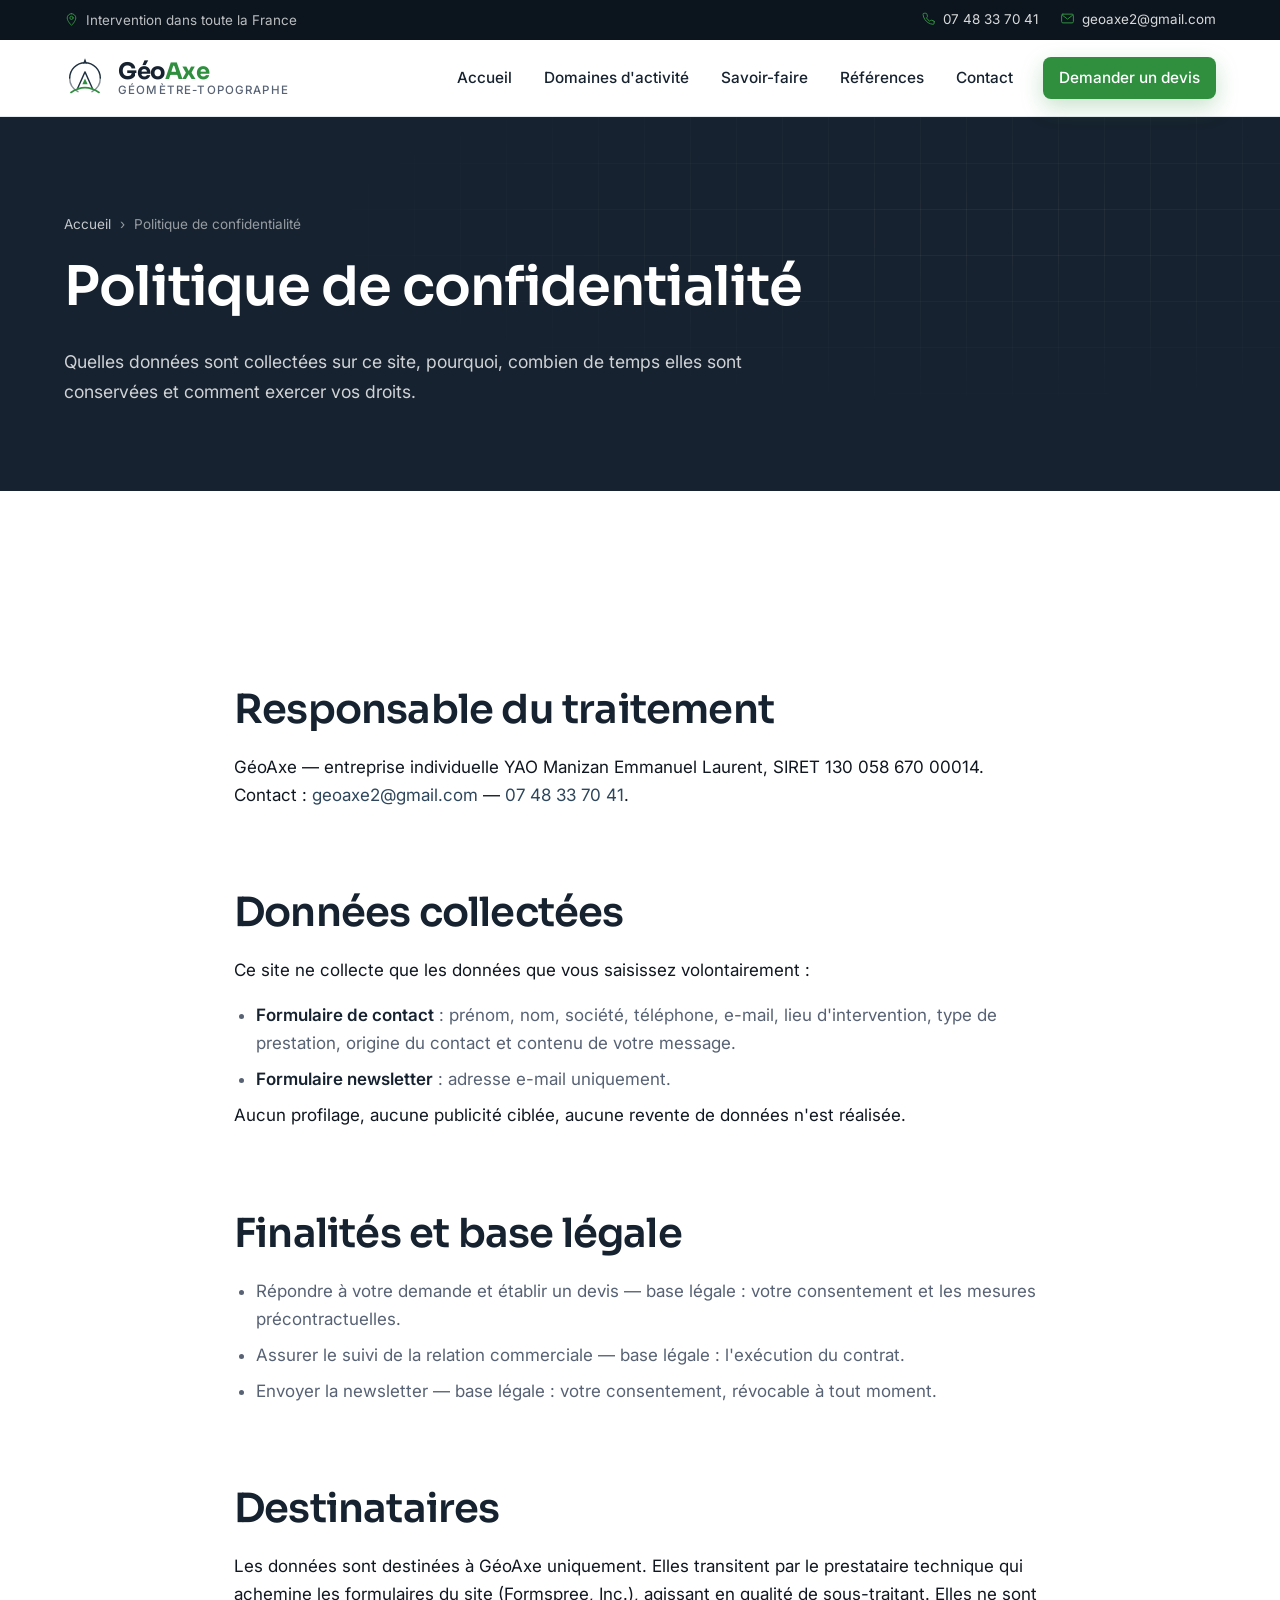
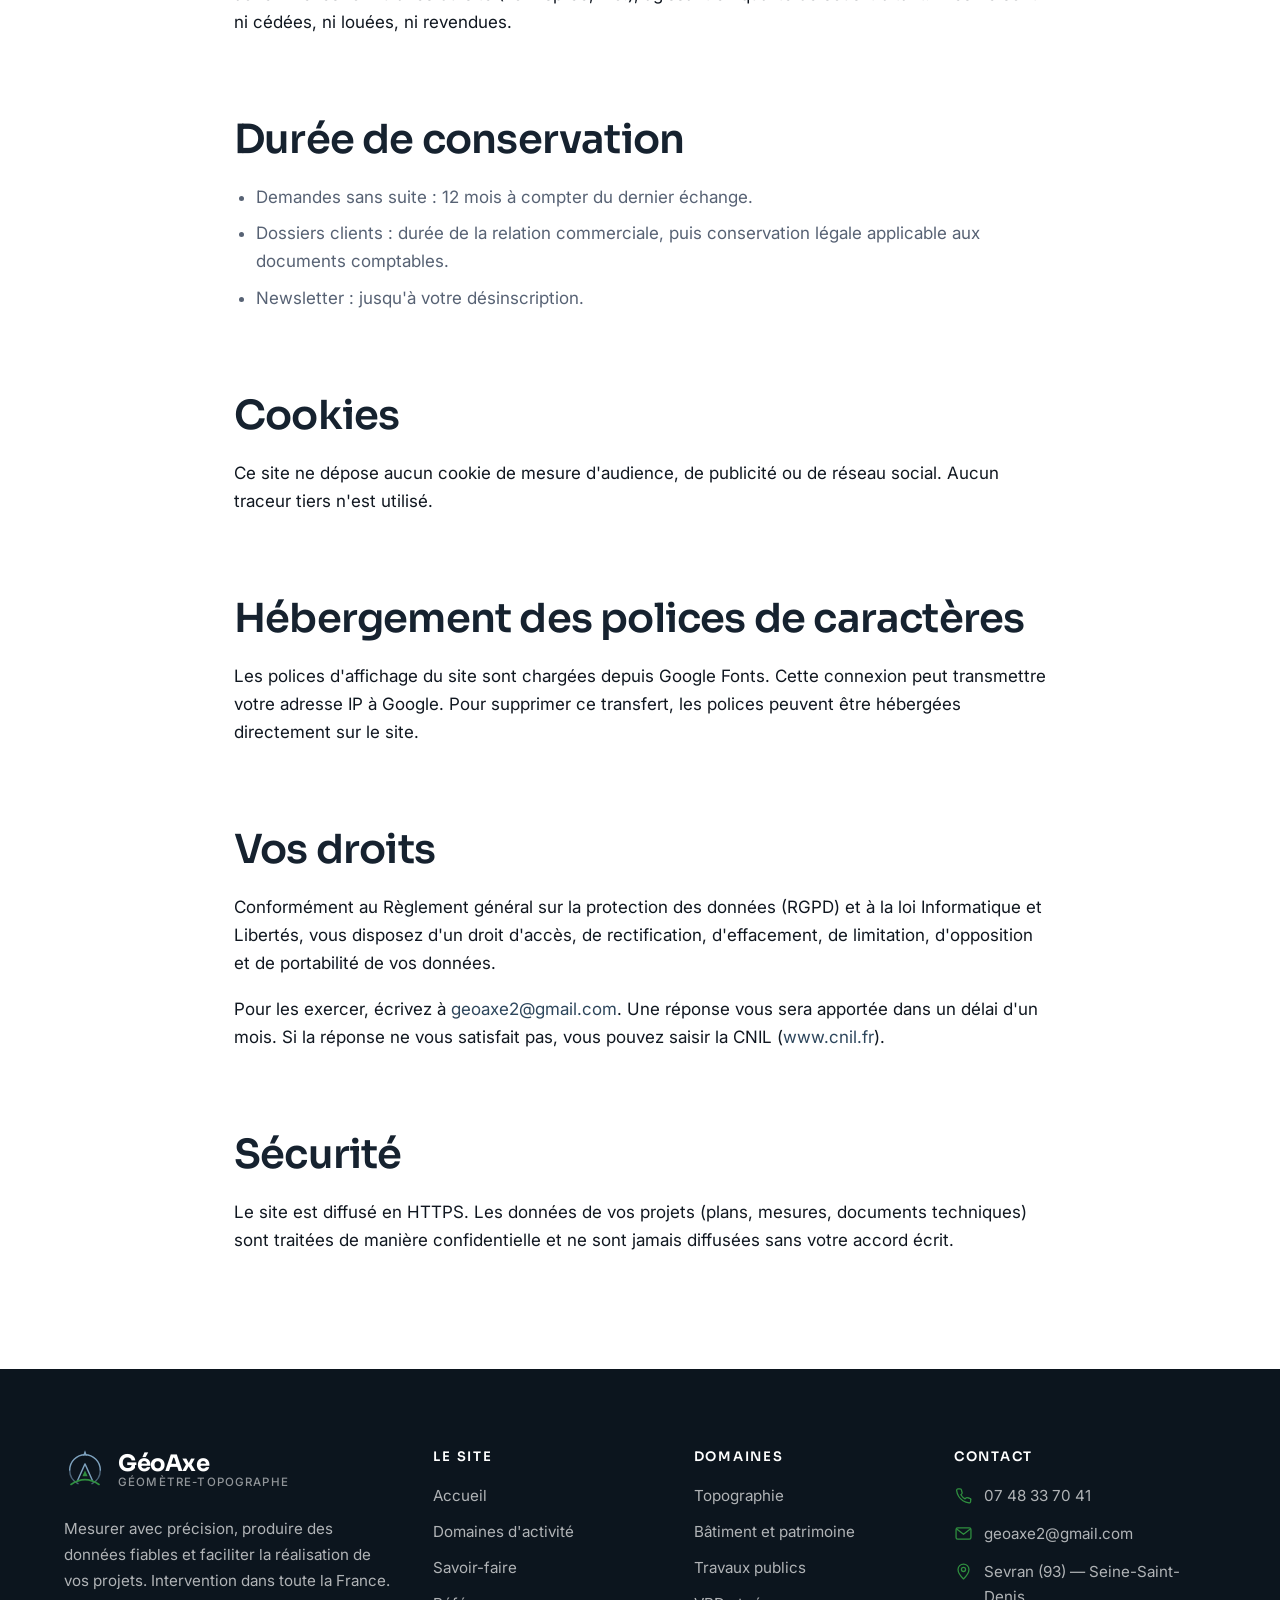
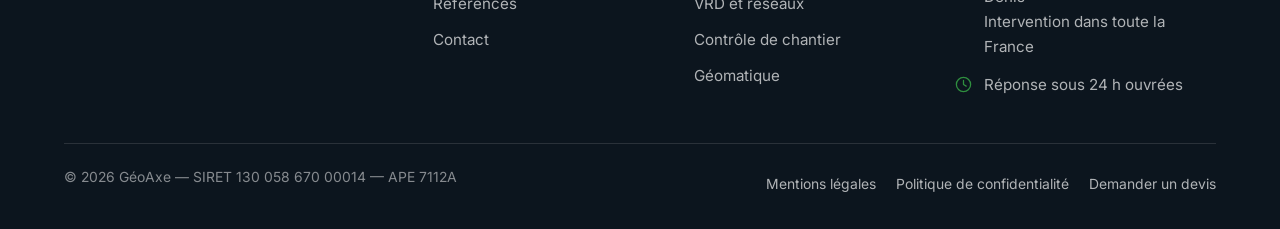
==== commit bcfc9255: "Branche le formulaire sur Formspree et renseigne le siège - Formulaire de devis et newsletter reliés" ====
--- a/confidentialite.html
+++ b/confidentialite.html
@@ -223,7 +223,7 @@
           </li>
           <li>
             <svg class="icon" aria-hidden="true"><use href="#icon-pin"></use></svg>
-            <span>France métropolitaine<br>Déplacement selon le projet</span>
+            <span>Sevran (93) — Seine-Saint-Denis<br>Intervention dans toute la France</span>
           </li>
           <li>
             <svg class="icon" aria-hidden="true"><use href="#icon-clock"></use></svg>
--- a/css/style.css
+++ b/css/style.css
@@ -369,7 +369,13 @@
 
 /* Logo */
 .logo { display: inline-flex; align-items: center; gap: 12px; }
-.logo-img { height: 46px; width: auto; }
+.logo-img {
+  height: auto;
+  width: auto;
+  max-height: 54px;
+  max-width: 230px;
+}
+@media (max-width: 480px) { .logo-img { max-height: 44px; max-width: 170px; } }
 .logo-img + .logo-fallback { display: none; }
 .logo-fallback { display: inline-flex; align-items: center; gap: 12px; }
 .logo:hover { text-decoration: none; }
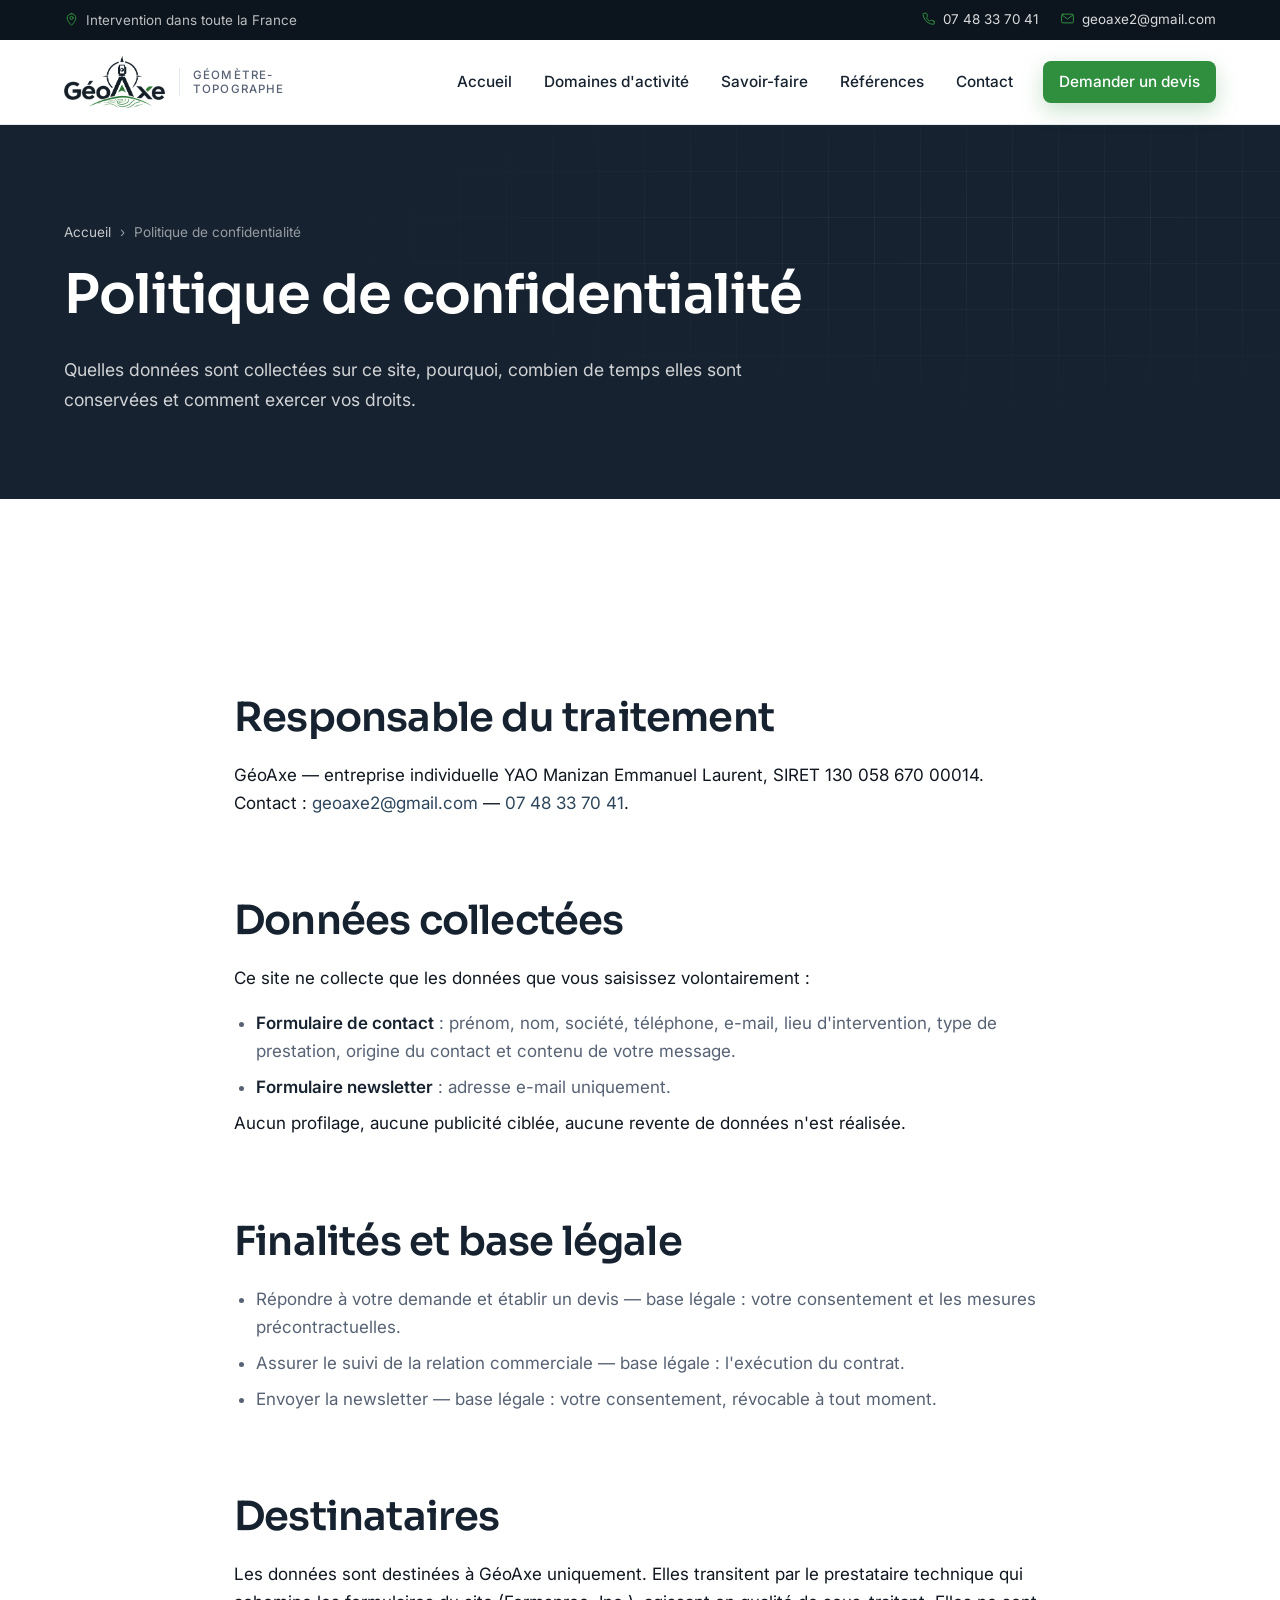
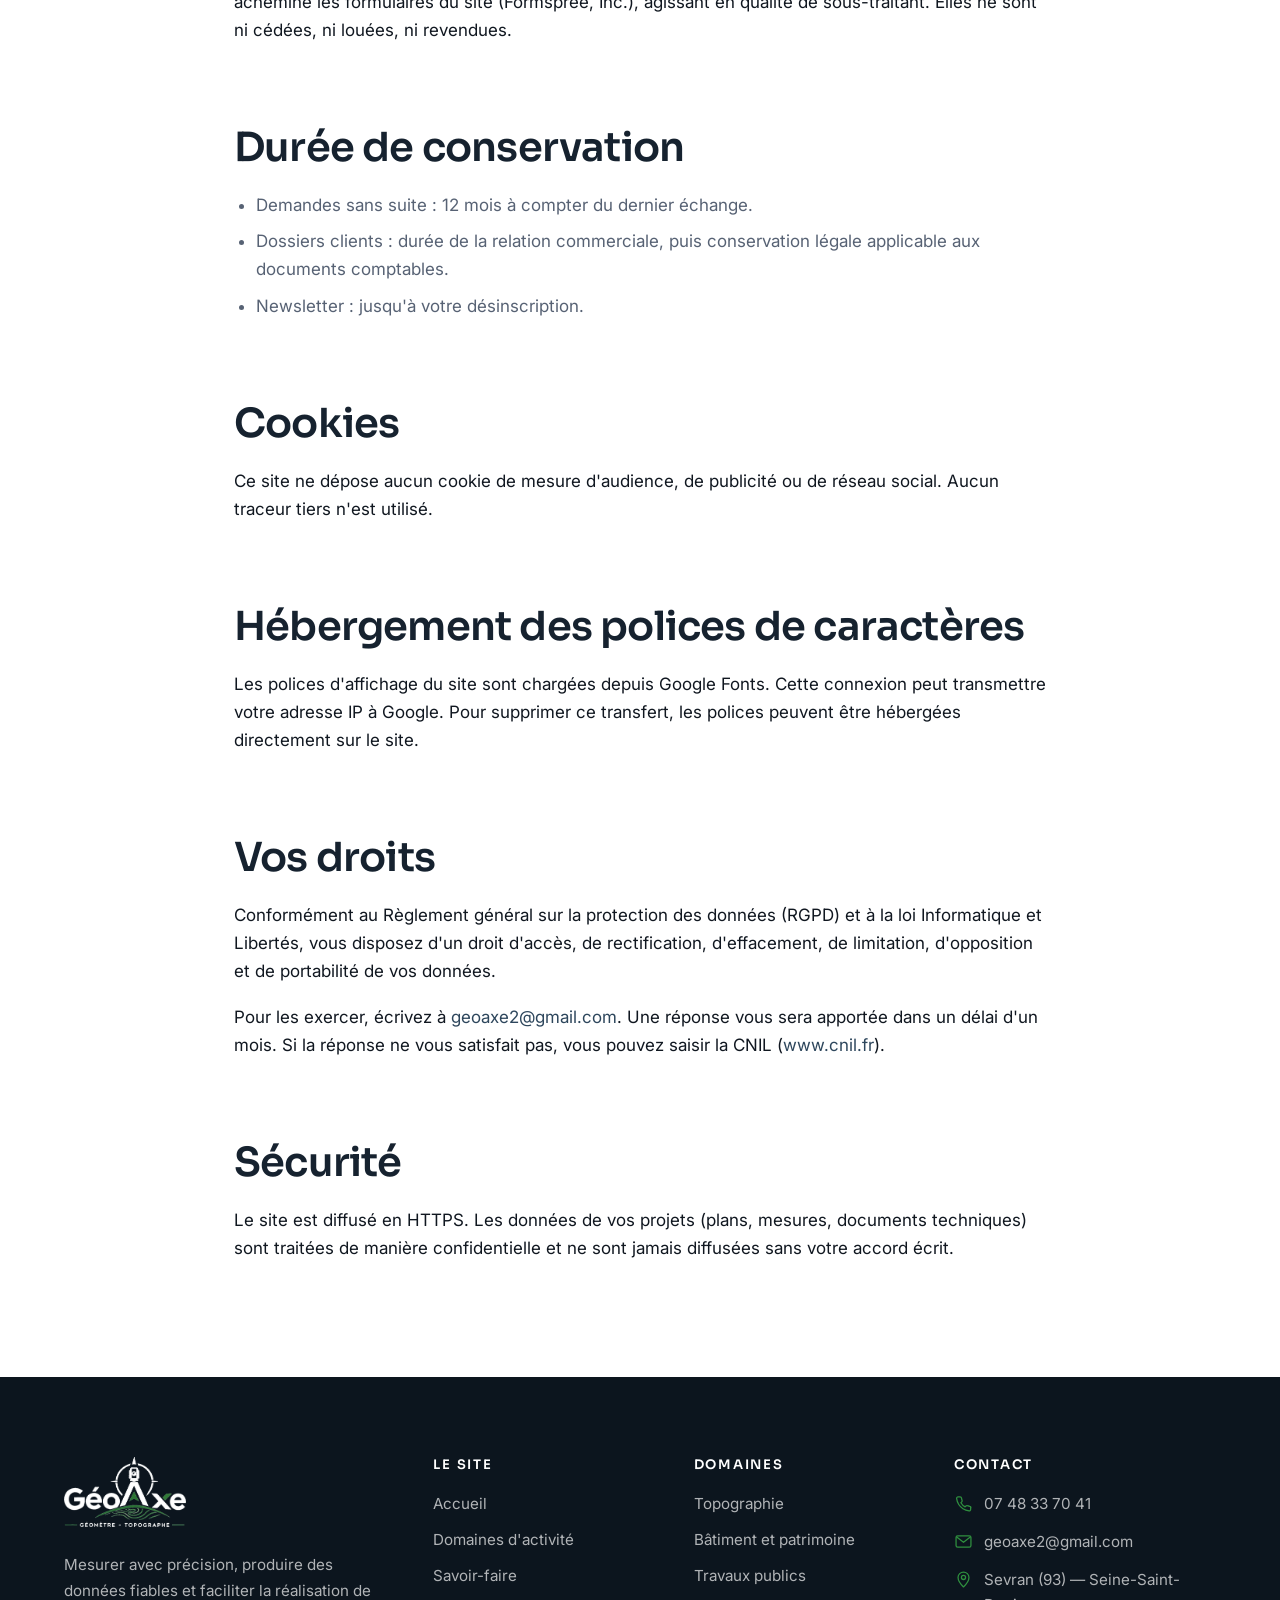
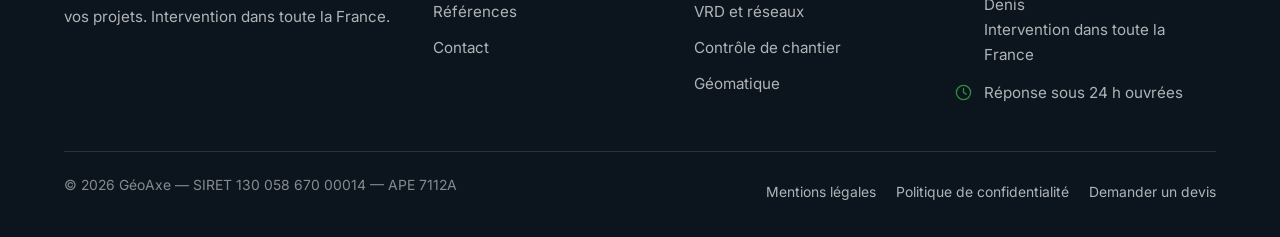
==== commit 2de286de: "Intègre le logo et la photo d'accueil - Logo détouré sur fond transparent, en deux versions : compac" ====
--- a/confidentialite.html
+++ b/confidentialite.html
@@ -45,7 +45,8 @@
     <a href="index.html" class="logo" aria-label="GéoAxe — accueil">
       <!-- Déposez votre logo dans assets/images/logo-geoaxe.png (ou .svg).
            Tant que le fichier n'existe pas, le logo vectoriel de secours s'affiche. -->
-      <img class="logo-img" src="assets/images/logo-geoaxe.png" alt="GéoAxe — géomètre-topographe" width="180" height="46">
+      <img class="logo-img" src="assets/images/logo-geoaxe.png" alt="GéoAxe" width="303" height="156">
+      <span class="logo-baseline">Géomètre-topographe</span>
       <span class="logo-fallback">
         <svg class="logo-mark" aria-hidden="true"><use href="#icon-logo"></use></svg>
         <span class="logo-text">
@@ -175,10 +176,13 @@
 
       <div class="footer-logo">
         <a href="index.html" class="logo" aria-label="GéoAxe — accueil">
-          <svg class="logo-mark" aria-hidden="true"><use href="#icon-logo"></use></svg>
-          <span class="logo-text">
-            <span class="logo-name">GéoAxe</span>
-            <span class="logo-title">Géomètre-topographe</span>
+          <img class="logo-img" src="assets/images/logo-geoaxe-blanc.png" alt="GéoAxe — géomètre-topographe" width="296" height="170">
+          <span class="logo-fallback">
+            <svg class="logo-mark" aria-hidden="true"><use href="#icon-logo"></use></svg>
+            <span class="logo-text">
+              <span class="logo-name">GéoAxe</span>
+              <span class="logo-title">Géomètre-topographe</span>
+            </span>
           </span>
         </a>
         <p class="footer-about">
--- a/css/style.css
+++ b/css/style.css
@@ -53,7 +53,7 @@
   --radius-sm: 8px;
   --radius: 14px;
   --radius-lg: 22px;
-  --header-h: 76px;
+  --header-h: 84px;
 
   /* Ombres */
   --shadow-sm: 0 1px 2px rgba(12, 21, 30, .06), 0 2px 8px rgba(12, 21, 30, .05);
@@ -372,10 +372,29 @@
 .logo-img {
   height: auto;
   width: auto;
-  max-height: 54px;
-  max-width: 230px;
-}
-@media (max-width: 480px) { .logo-img { max-height: 44px; max-width: 170px; } }
+  max-height: 52px;
+  max-width: 200px;
+}
+/* Le métier, en texte à côté du logo : lisible à n'importe quelle taille */
+.logo-baseline {
+  font-size: .72rem;
+  letter-spacing: .1em;
+  text-transform: uppercase;
+  color: var(--muted);
+  font-weight: 500;
+  padding-left: 13px;
+  margin-left: 2px;
+  border-left: 1px solid var(--line);
+  max-width: 7.5em;
+  line-height: 1.25;
+}
+.logo-img + .logo-baseline + .logo-fallback { display: none; }
+.footer-logo .logo-img { max-height: 70px; max-width: 220px; margin-bottom: 4px; }
+.footer-logo .logo-baseline { display: none; }
+@media (max-width: 560px) {
+  .logo-img { max-height: 42px; max-width: 150px; }
+  .logo-baseline { display: none; }
+}
 .logo-img + .logo-fallback { display: none; }
 .logo-fallback { display: inline-flex; align-items: center; gap: 12px; }
 .logo:hover { text-decoration: none; }
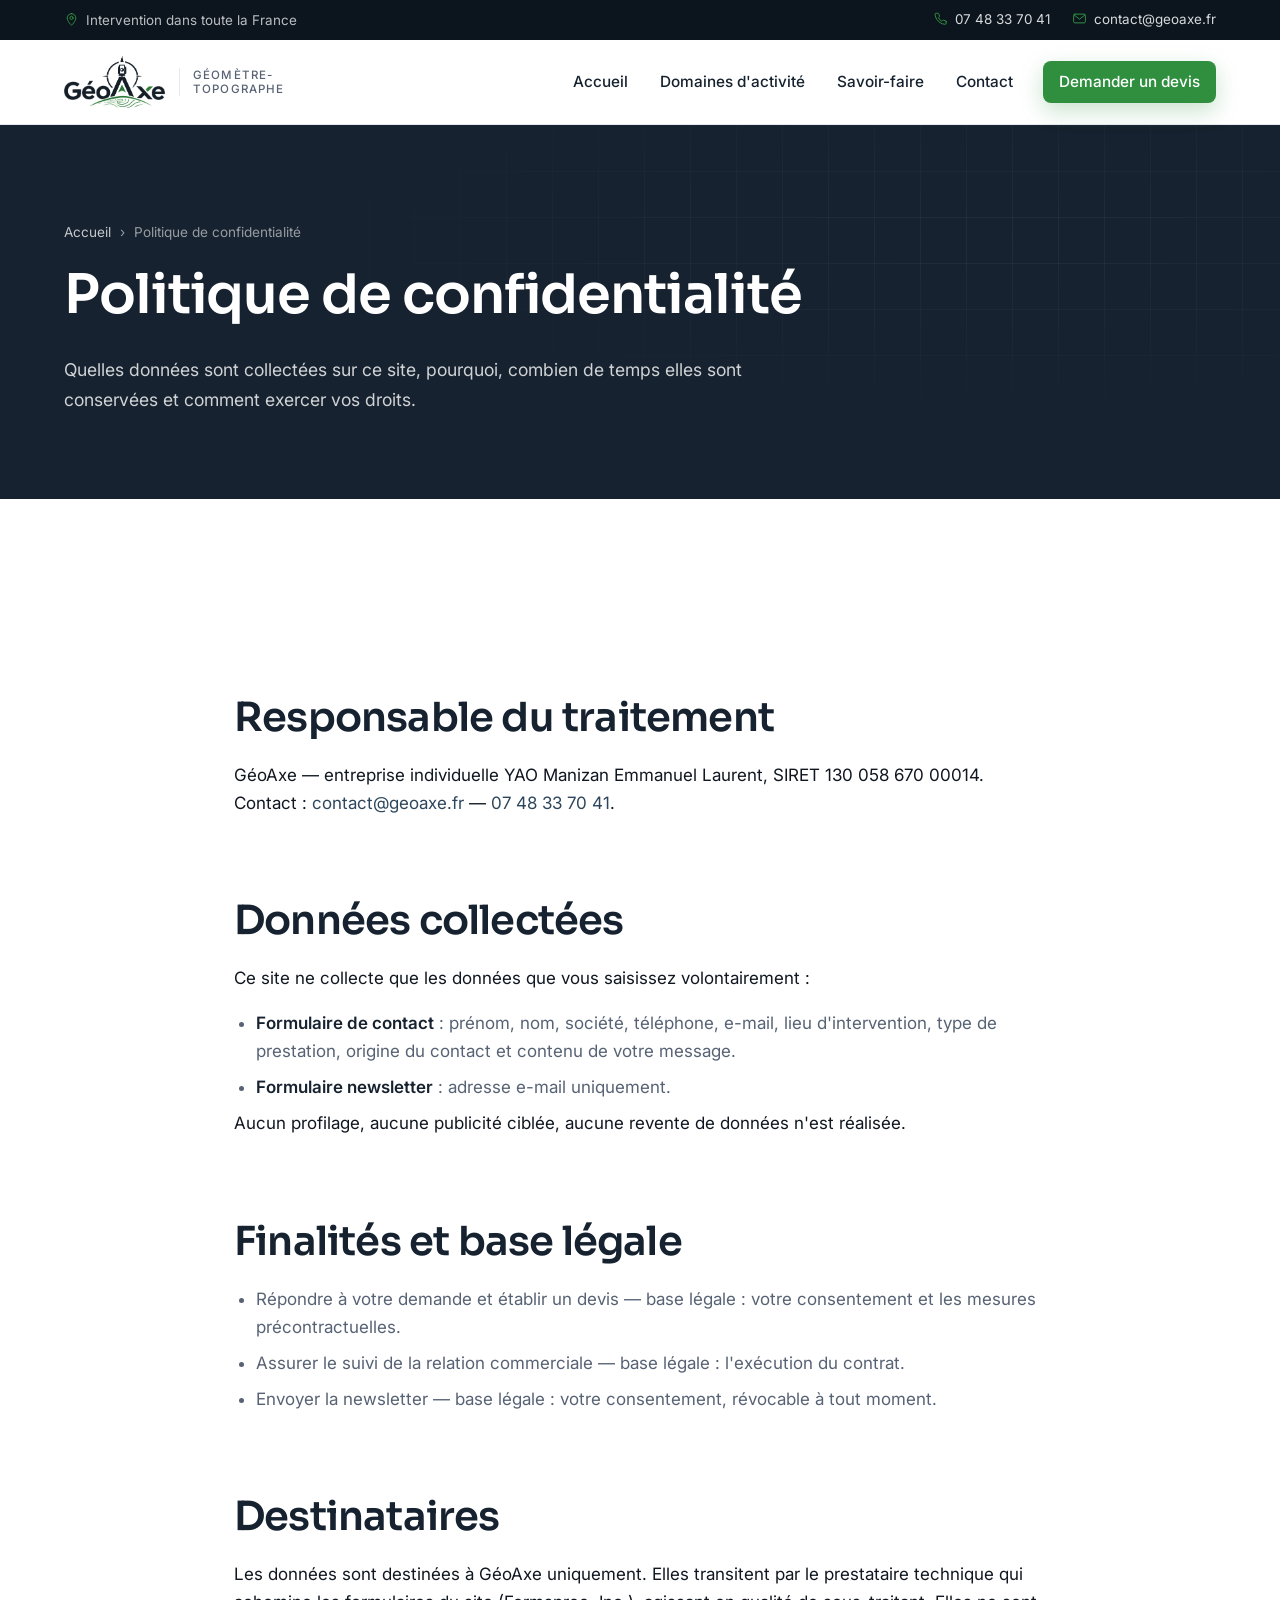
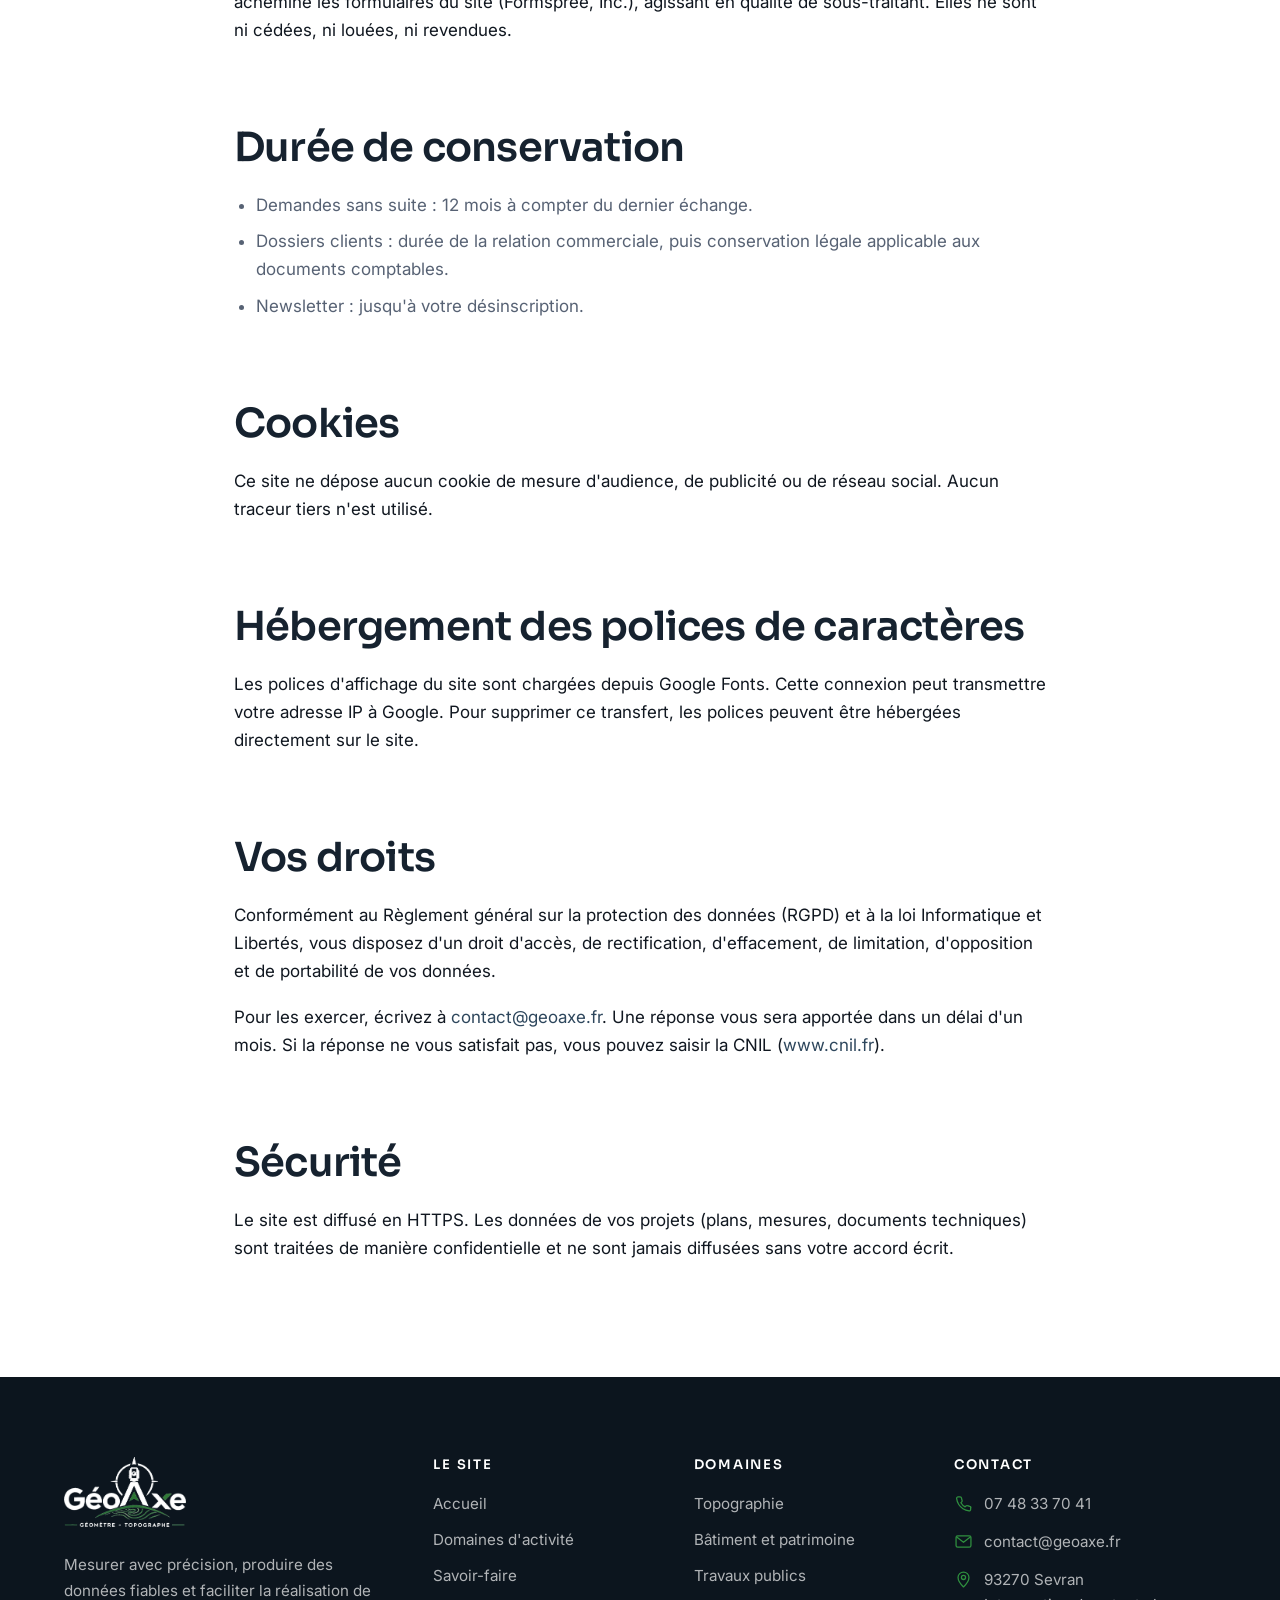
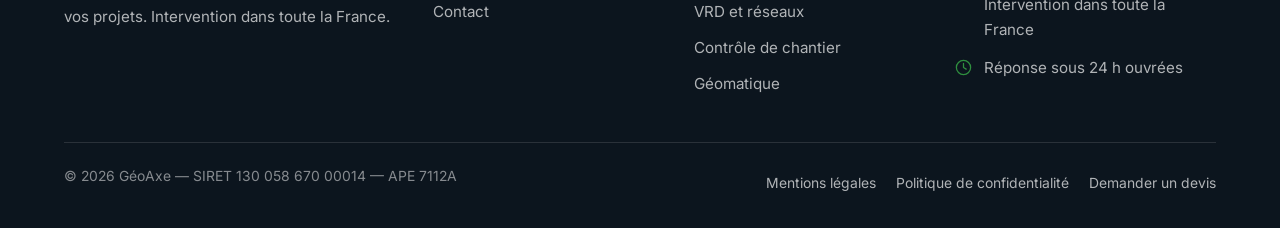
==== commit 255657e5: "Remplace les références par « Pourquoi nous choisir » et met à jour les infos légales - Accueil : bl" ====
--- a/confidentialite.html
+++ b/confidentialite.html
@@ -34,7 +34,7 @@
     <span><svg class="icon" aria-hidden="true"><use href="#icon-pin"></use></svg> Intervention dans toute la France</span>
     <ul class="topbar-list">
       <li><a href="tel:+33748337041"><svg class="icon" aria-hidden="true"><use href="#icon-phone"></use></svg> 07 48 33 70 41</a></li>
-      <li><a href="mailto:geoaxe2@gmail.com"><svg class="icon" aria-hidden="true"><use href="#icon-mail"></use></svg> geoaxe2@gmail.com</a></li>
+      <li><a href="mailto:contact@geoaxe.fr"><svg class="icon" aria-hidden="true"><use href="#icon-mail"></use></svg> contact@geoaxe.fr</a></li>
     </ul>
   </div>
 </div>
@@ -64,7 +64,6 @@
         <a href="index.html">Accueil</a>
         <a href="domaines-activite.html">Domaines d'activité</a>
         <a href="savoir-faire.html">Savoir-faire</a>
-        <a href="references.html">Références</a>
         <a href="contact.html">Contact</a>
       <a href="contact.html" class="btn btn-primary">Demander un devis</a>
     </nav>
@@ -94,7 +93,7 @@
     <p>
       GéoAxe — entreprise individuelle YAO Manizan Emmanuel Laurent,
       SIRET 130 058 670 00014.<br>
-      Contact : <a href="mailto:geoaxe2@gmail.com">geoaxe2@gmail.com</a> — <a href="tel:+33748337041">07 48 33 70 41</a>.
+      Contact : <a href="mailto:contact@geoaxe.fr">contact@geoaxe.fr</a> — <a href="tel:+33748337041">07 48 33 70 41</a>.
     </p>
 
     <h2>Données collectées</h2>
@@ -152,7 +151,7 @@
       vos données.
     </p>
     <p>
-      Pour les exercer, écrivez à <a href="mailto:geoaxe2@gmail.com">geoaxe2@gmail.com</a>.
+      Pour les exercer, écrivez à <a href="mailto:contact@geoaxe.fr">contact@geoaxe.fr</a>.
       Une réponse vous sera apportée dans un délai d'un mois. Si la réponse ne vous
       satisfait pas, vous pouvez saisir la CNIL (<a href="https://www.cnil.fr" target="_blank" rel="noopener">www.cnil.fr</a>).
     </p>
@@ -197,7 +196,6 @@
           <li><a href="index.html">Accueil</a></li>
           <li><a href="domaines-activite.html">Domaines d'activité</a></li>
           <li><a href="savoir-faire.html">Savoir-faire</a></li>
-          <li><a href="references.html">Références</a></li>
           <li><a href="contact.html">Contact</a></li>
         </ul>
       </div>
@@ -223,11 +221,11 @@
           </li>
           <li>
             <svg class="icon" aria-hidden="true"><use href="#icon-mail"></use></svg>
-            <a href="mailto:geoaxe2@gmail.com">geoaxe2@gmail.com</a>
+            <a href="mailto:contact@geoaxe.fr">contact@geoaxe.fr</a>
           </li>
           <li>
             <svg class="icon" aria-hidden="true"><use href="#icon-pin"></use></svg>
-            <span>Sevran (93) — Seine-Saint-Denis<br>Intervention dans toute la France</span>
+            <span>93270 Sevran<br>Intervention dans toute la France</span>
           </li>
           <li>
             <svg class="icon" aria-hidden="true"><use href="#icon-clock"></use></svg>
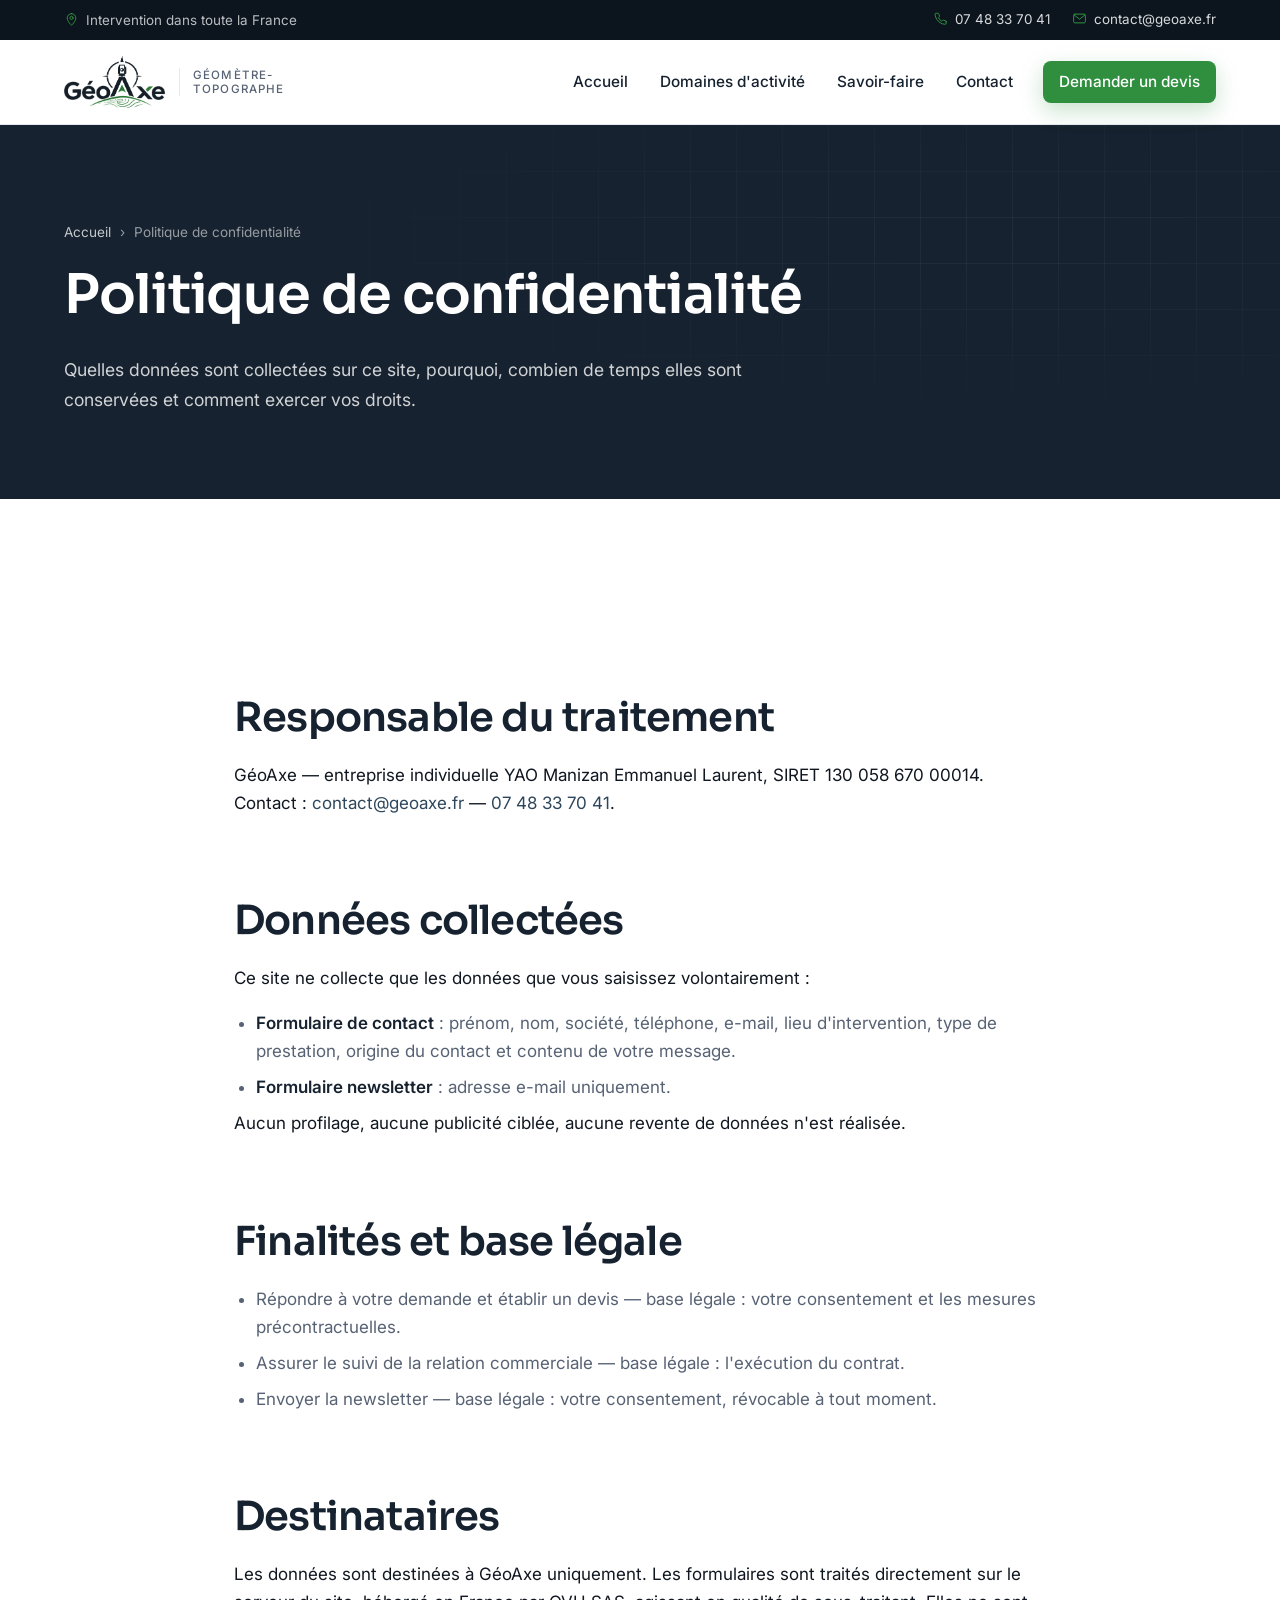
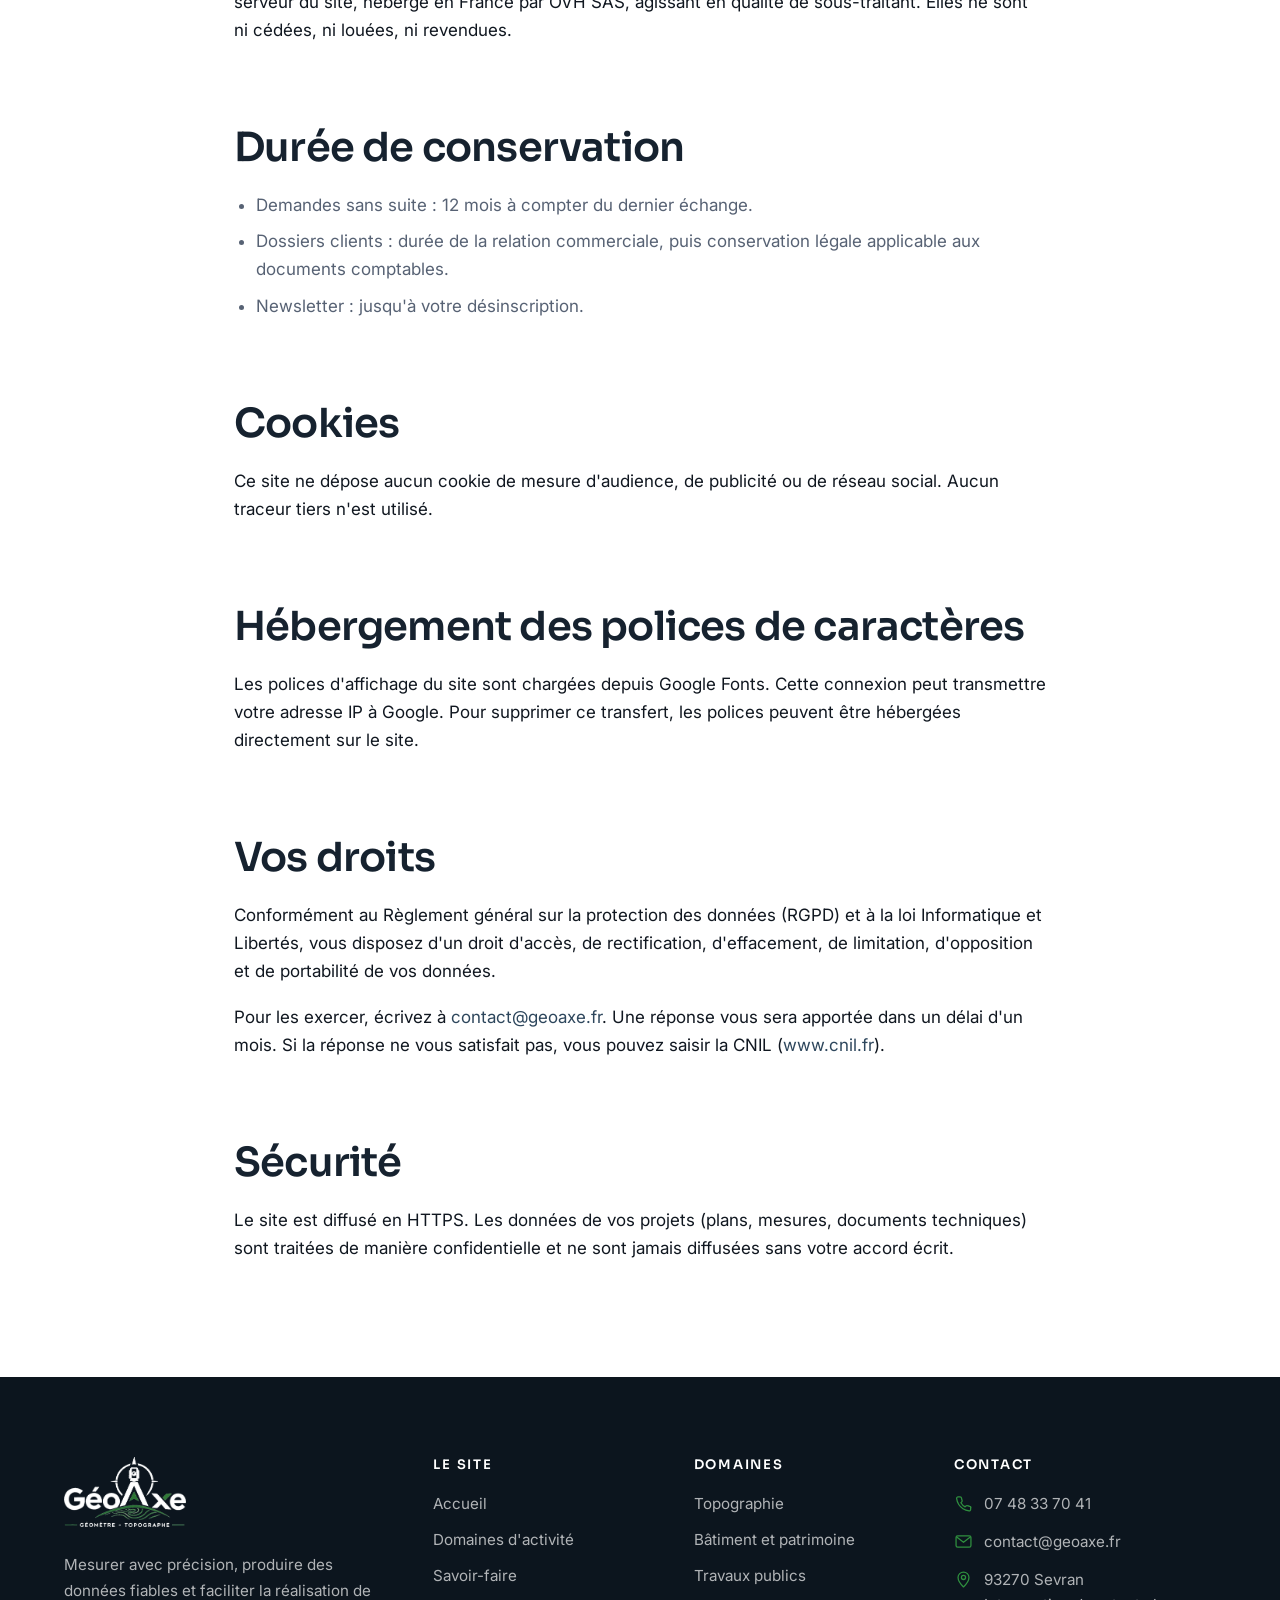
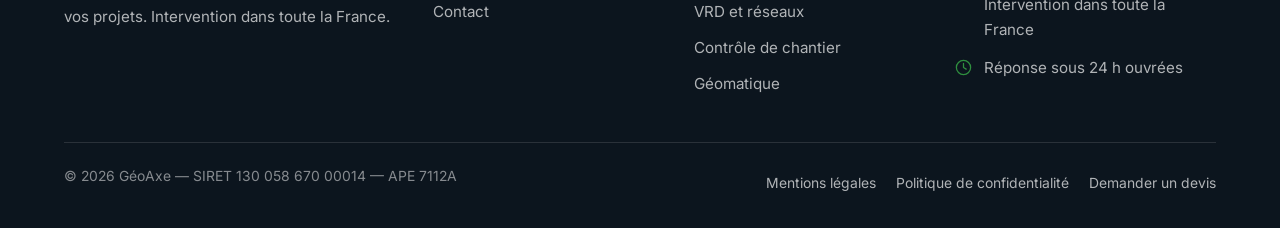
==== commit e5c4fd28: "Formulaire : remplace Formspree par un script PHP hébergé chez OVH - contact.php envoie les demandes" ====
--- a/confidentialite.html
+++ b/confidentialite.html
@@ -115,9 +115,8 @@
 
     <h2>Destinataires</h2>
     <p>
-      Les données sont destinées à GéoAxe uniquement. Elles transitent par le
-      prestataire technique qui achemine les formulaires du site
-      (<!-- À COMPLÉTER si vous changez de service -->Formspree, Inc.), agissant
+      Les données sont destinées à GéoAxe uniquement. Les formulaires sont traités
+      directement sur le serveur du site, hébergé en France par OVH SAS, agissant
       en qualité de sous-traitant. Elles ne sont ni cédées, ni louées, ni revendues.
     </p>
 
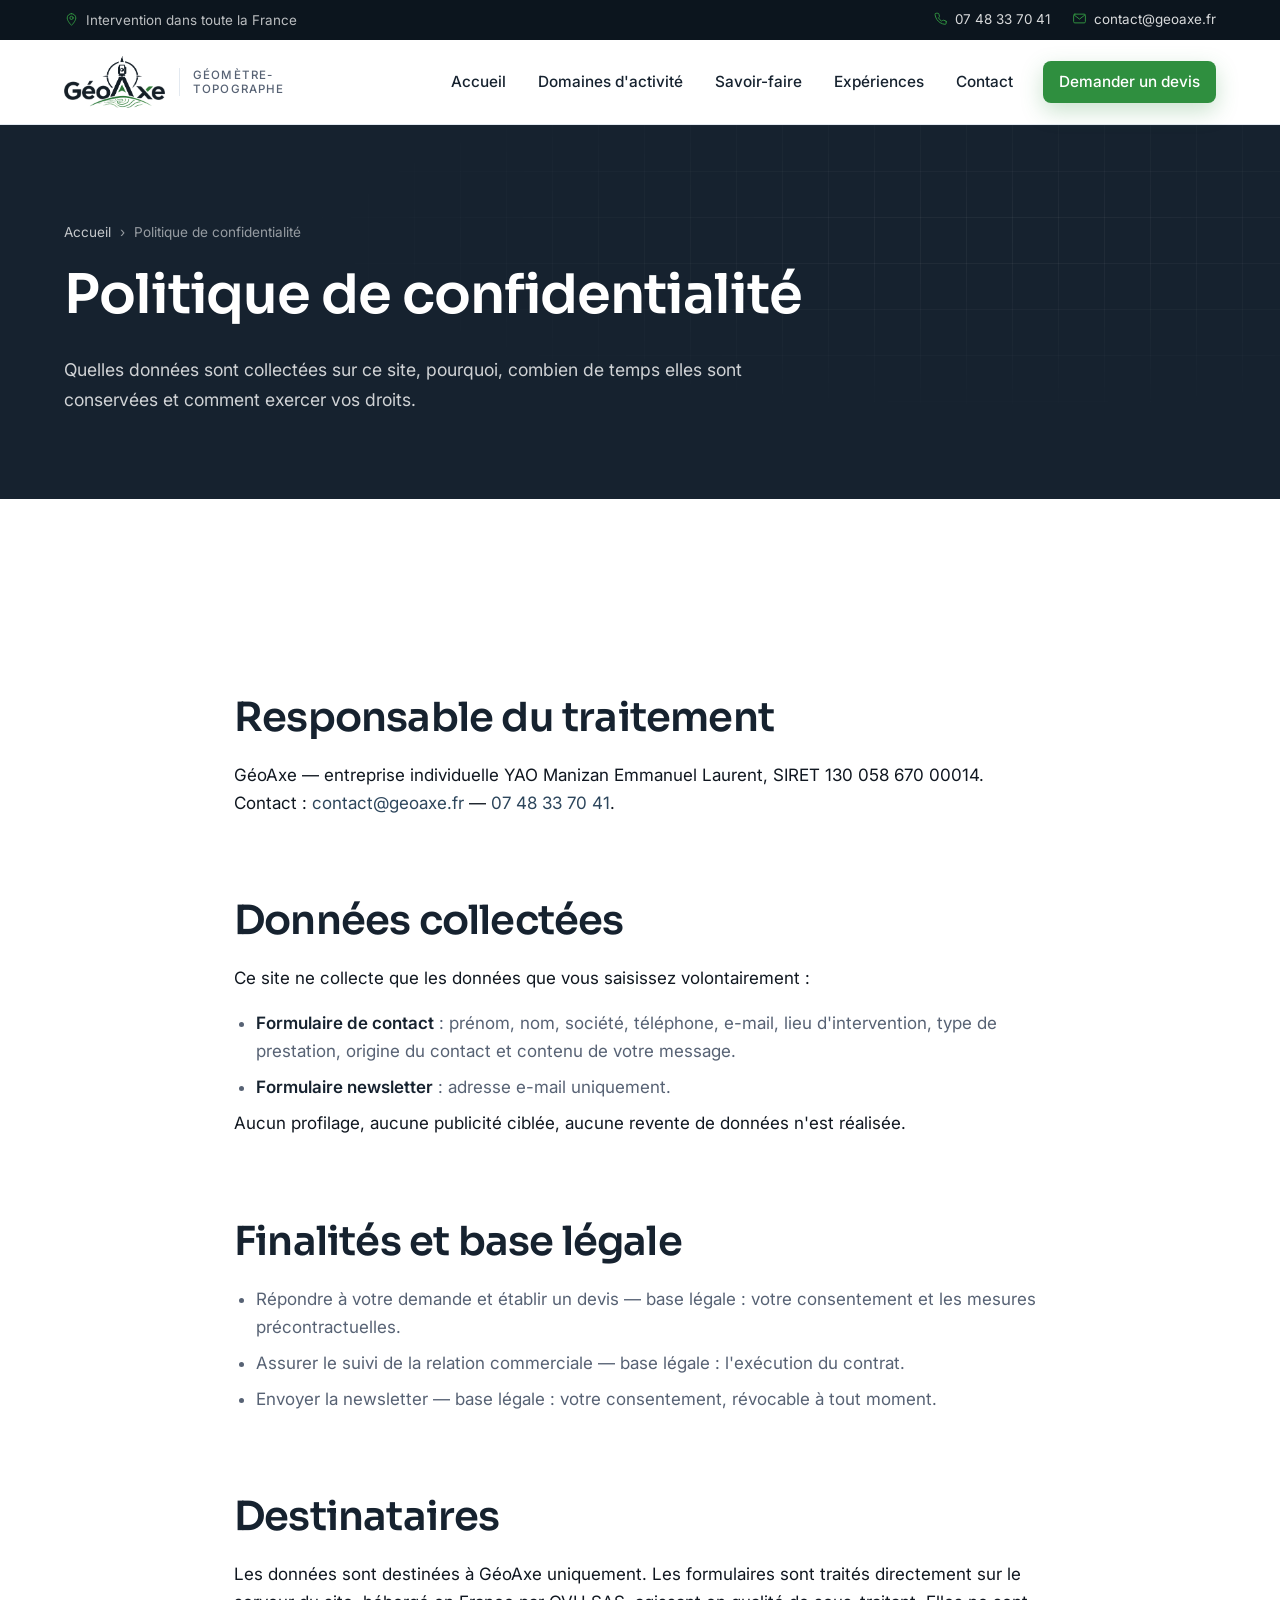
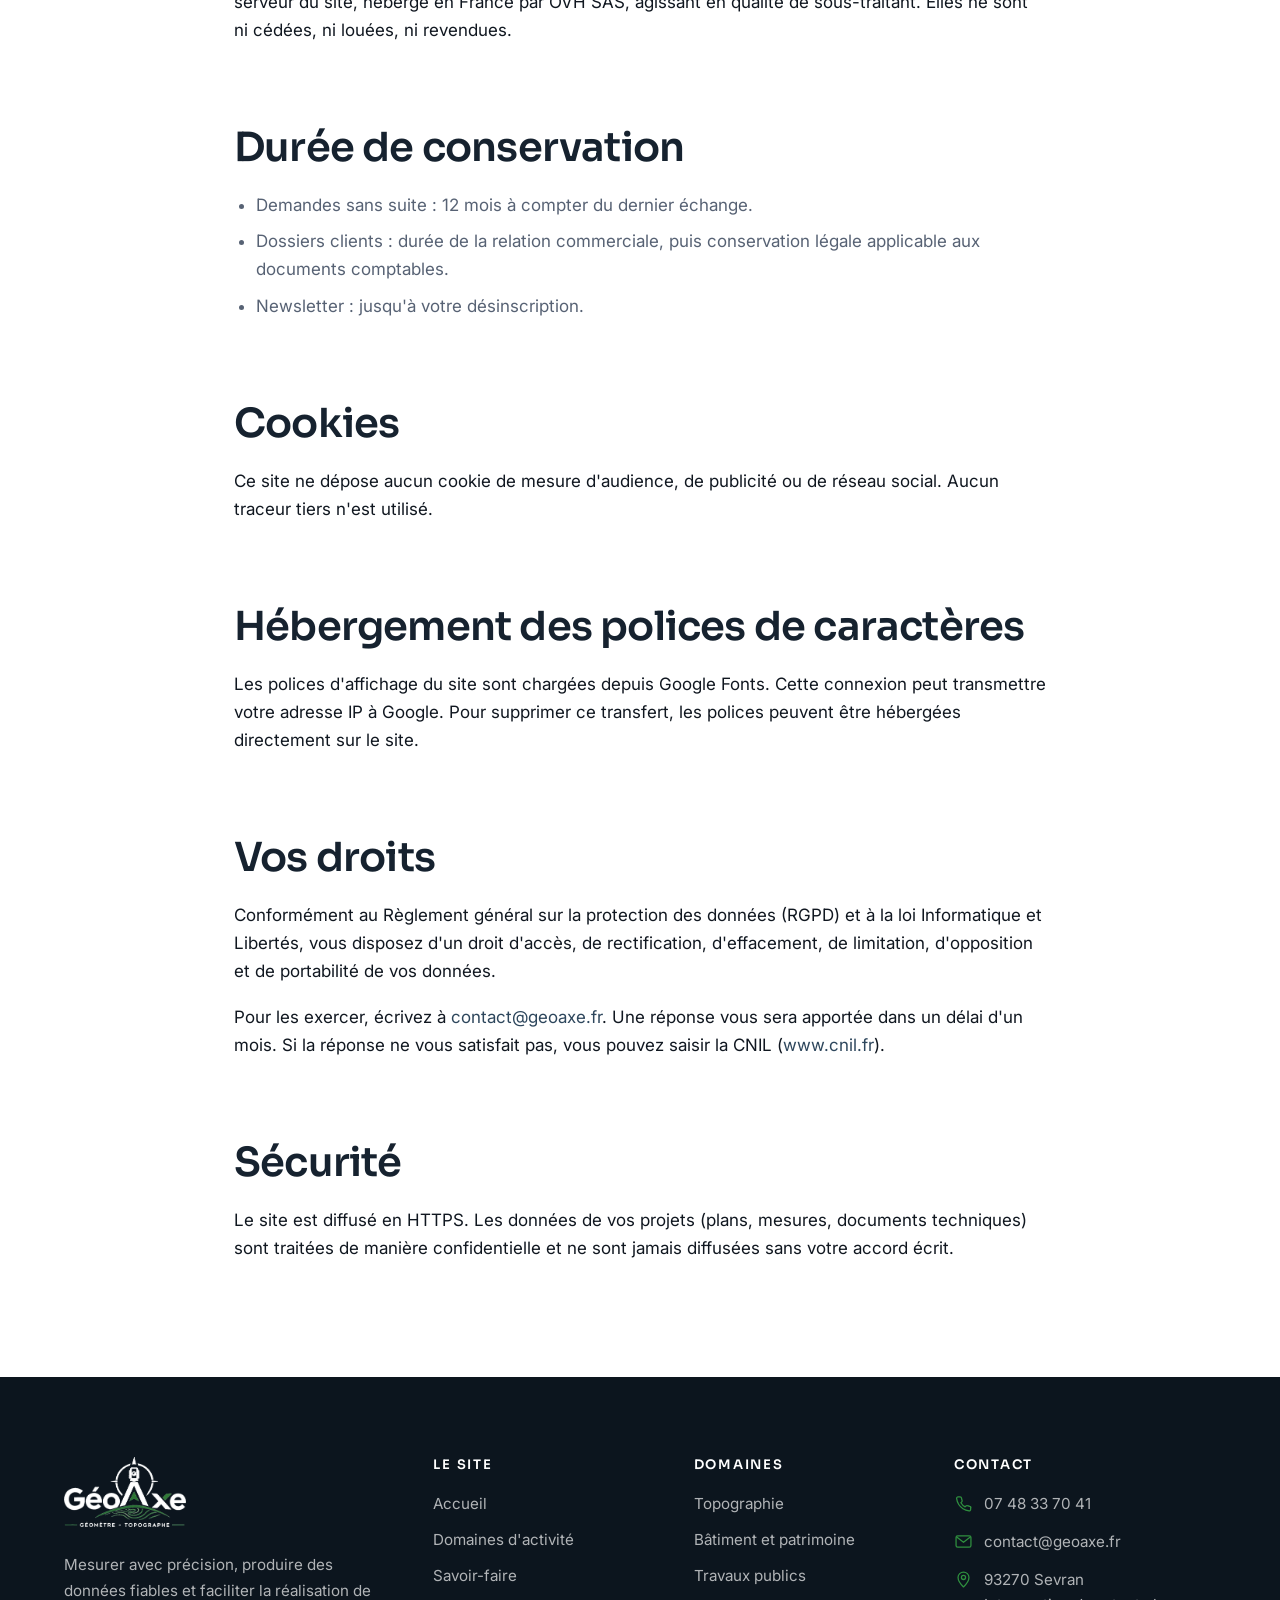
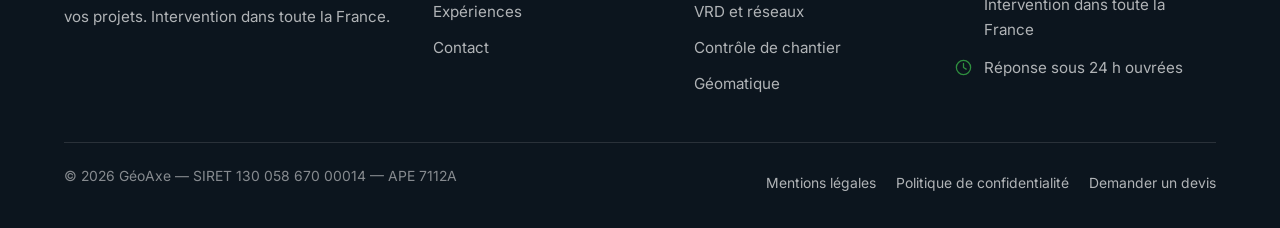
==== commit 12583403: "Ajoute la page Expériences (EPR2 Penly et contrôle de planéité) - references.html devient experience" ====
--- a/confidentialite.html
+++ b/confidentialite.html
@@ -64,6 +64,7 @@
         <a href="index.html">Accueil</a>
         <a href="domaines-activite.html">Domaines d'activité</a>
         <a href="savoir-faire.html">Savoir-faire</a>
+        <a href="experiences.html">Expériences</a>
         <a href="contact.html">Contact</a>
       <a href="contact.html" class="btn btn-primary">Demander un devis</a>
     </nav>
@@ -195,6 +196,7 @@
           <li><a href="index.html">Accueil</a></li>
           <li><a href="domaines-activite.html">Domaines d'activité</a></li>
           <li><a href="savoir-faire.html">Savoir-faire</a></li>
+          <li><a href="experiences.html">Expériences</a></li>
           <li><a href="contact.html">Contact</a></li>
         </ul>
       </div>
